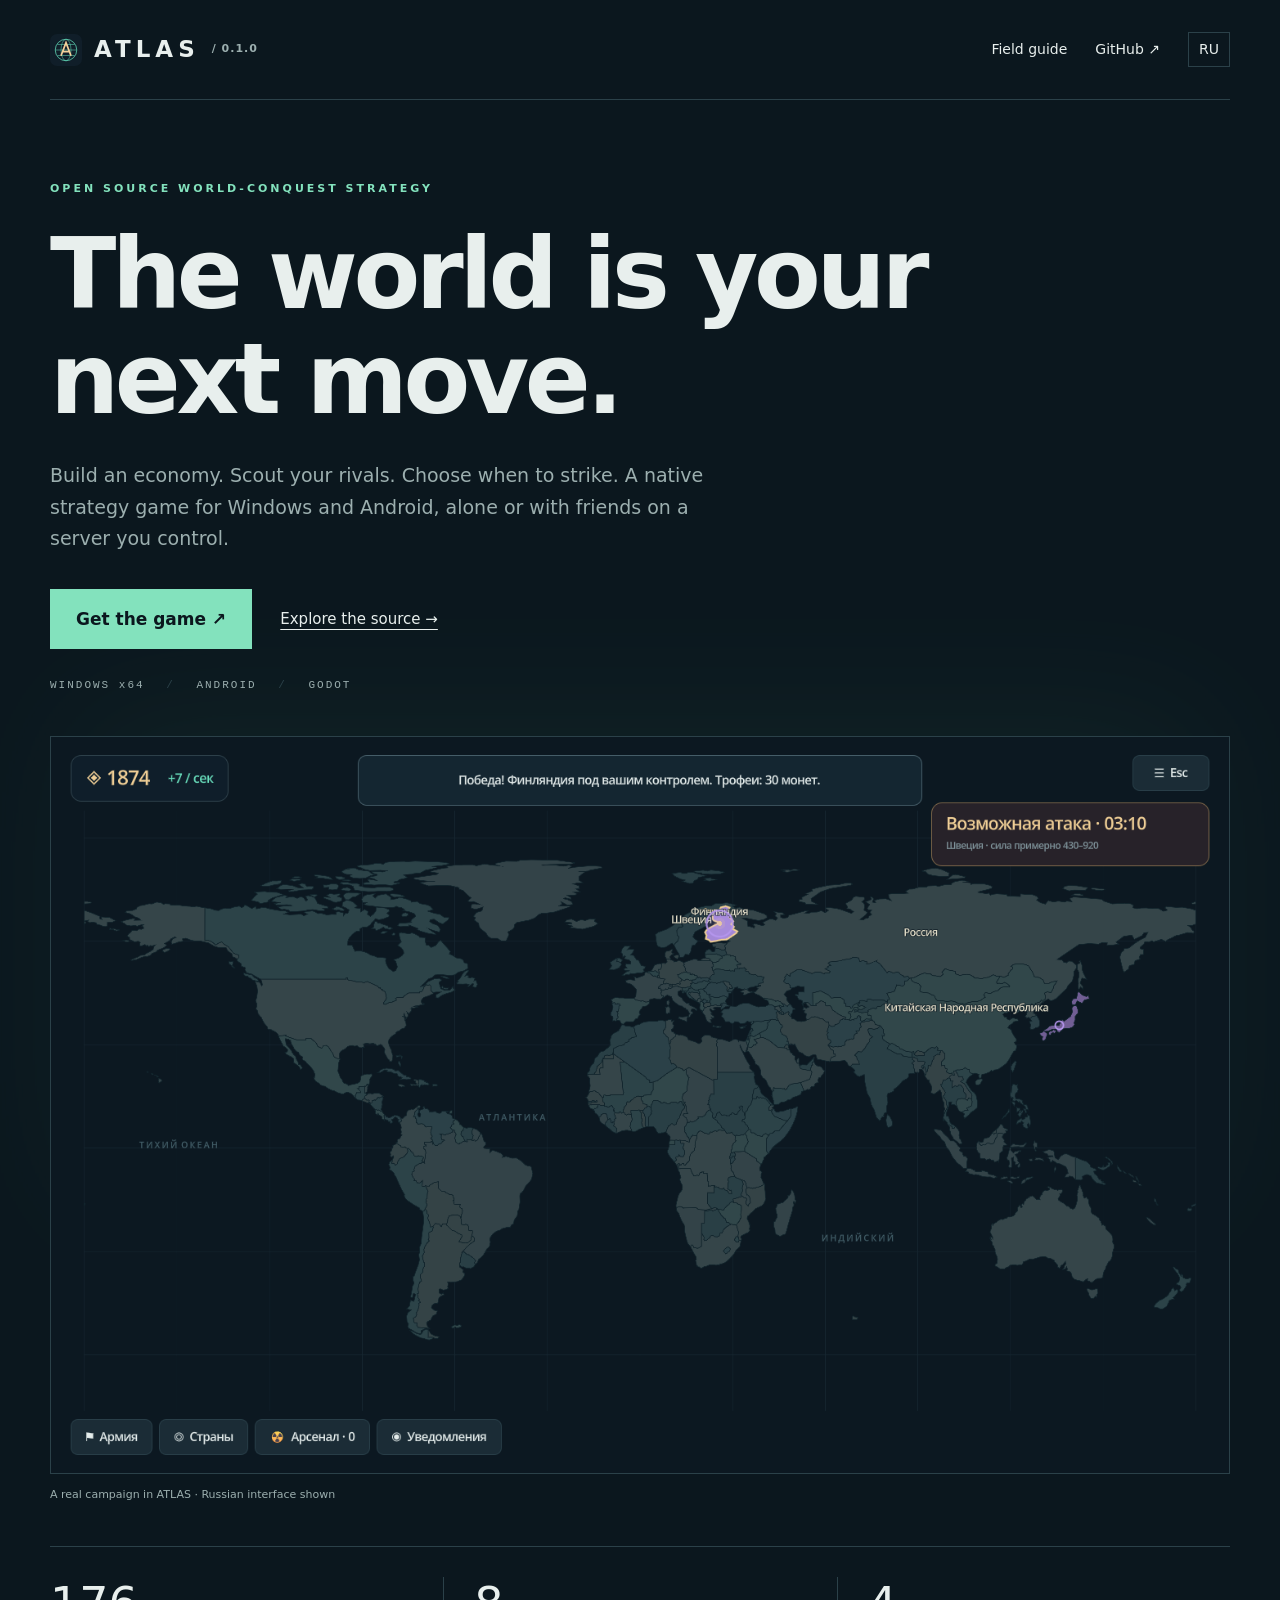
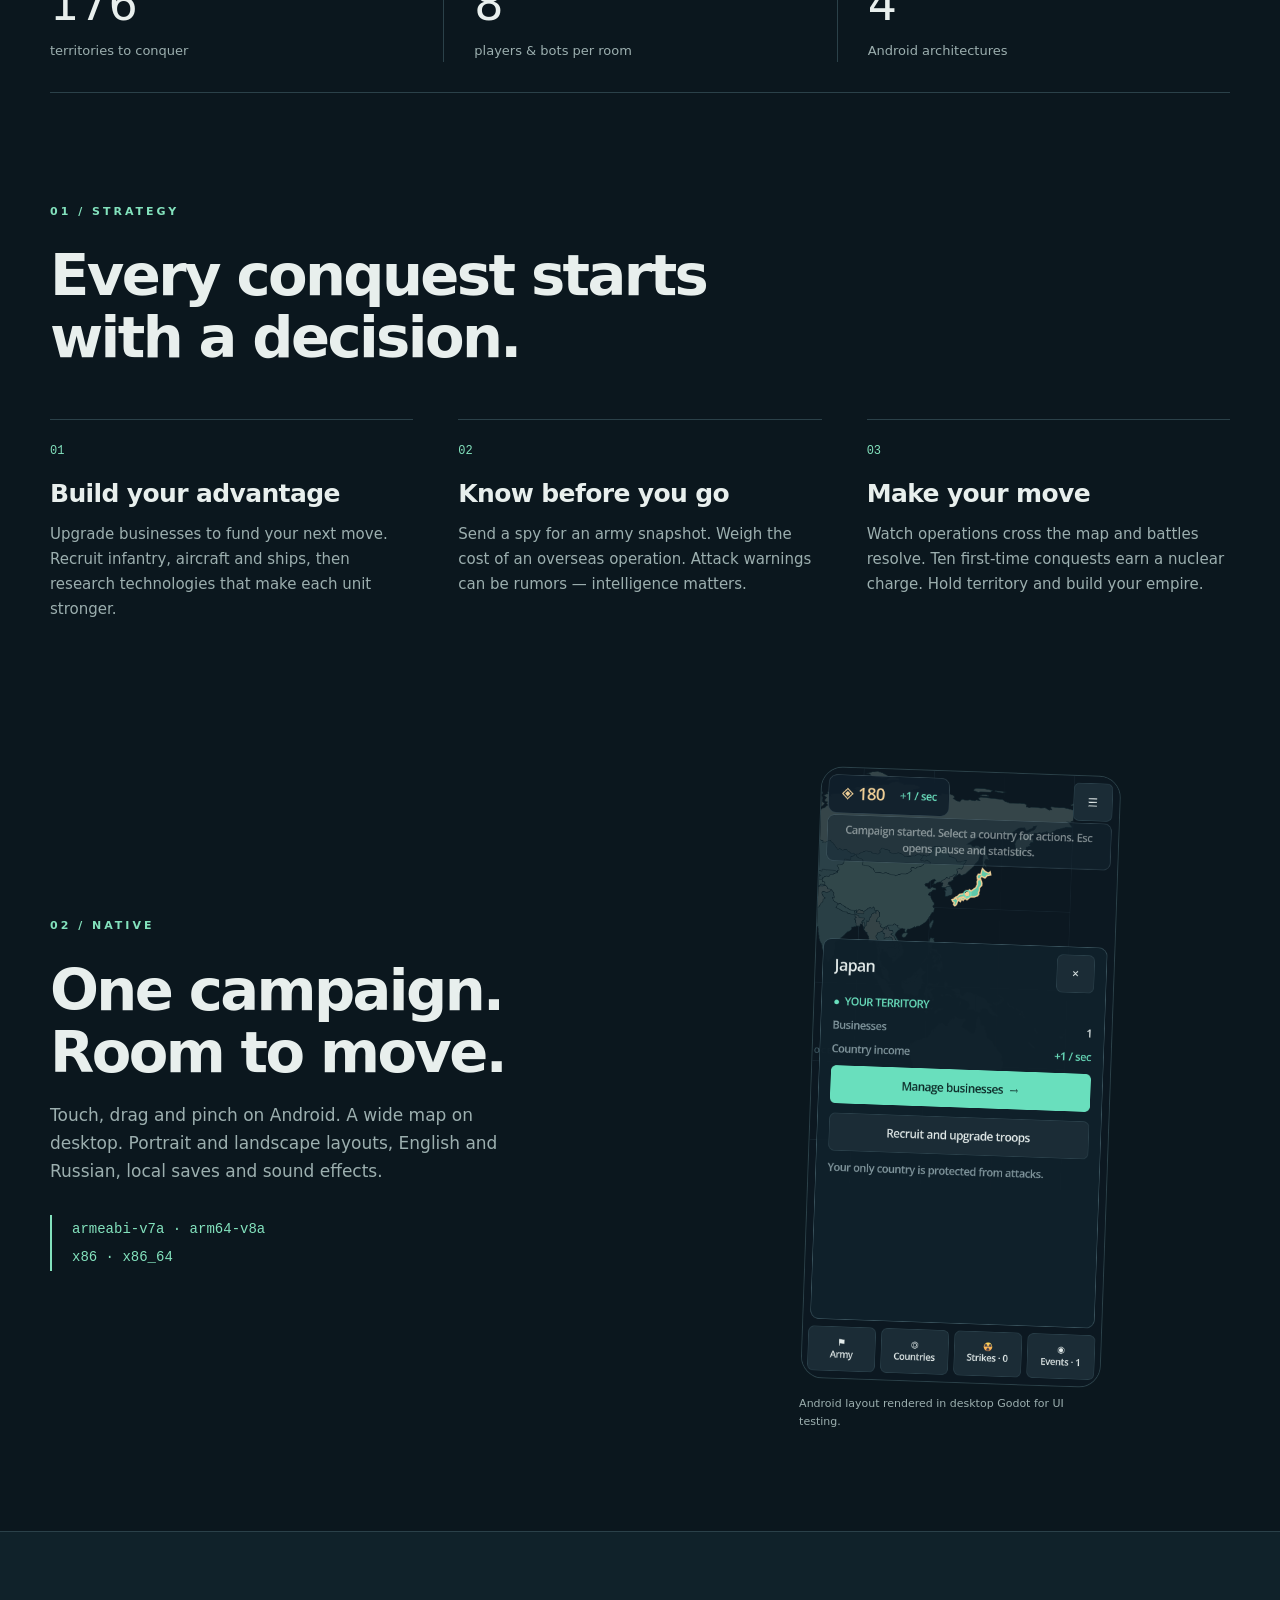
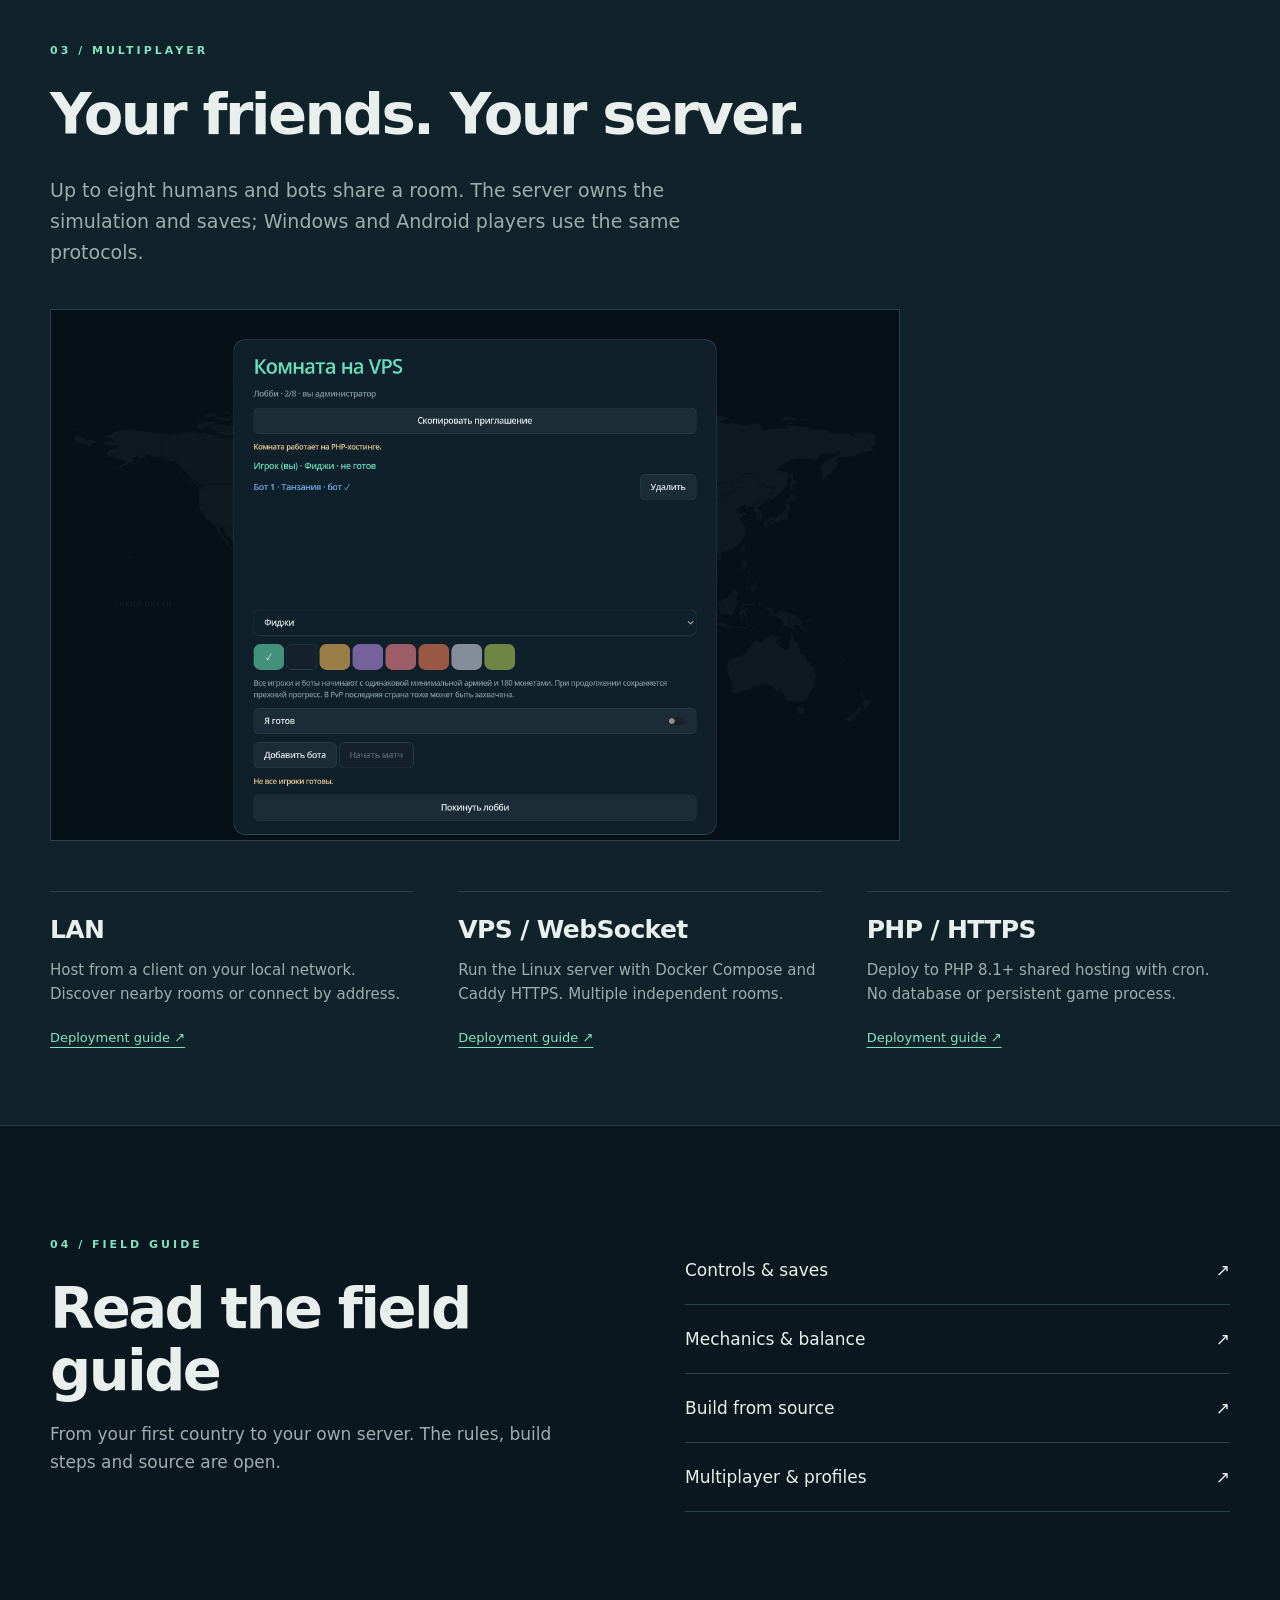
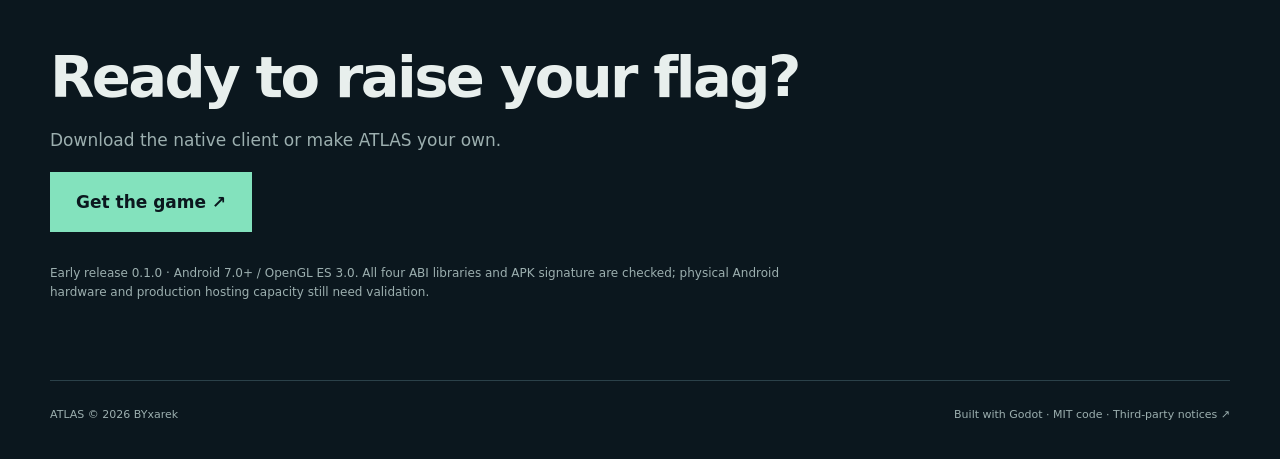
==== website/index.html @ 0b8fbe15 "Publish ATLAS source, universal Android build and bilingual presentation" ====
<!doctype html>
<html lang="en"><head><meta charset="utf-8"><meta name="viewport" content="width=device-width,initial-scale=1"><title>ATLAS — World Domination</title><meta name="description" content="Build an economy. Scout your rivals. Choose when to strike. A native strategy game for Windows and Android, alone or with friends on a server you control."><meta name="theme-color" content="#0b171e"><link rel="icon" href="assets/icon.svg"><link rel="stylesheet" href="style.css"><link rel="alternate" hreflang="ru" href="ru.html"></head>
<body><header class="wrap"><a class="brand" href="index.html"><img src="assets/icon.svg" width="32" height="32" alt="">ATLAS<span> / 0.1.0</span></a><nav aria-label="Navigation"><a href="#guide">Field guide</a><a href="https://github.com/BYxarek/atlas">GitHub ↗</a><a class="language" href="ru.html" lang="ru">RU</a></nav></header>
<main><section class="hero wrap"><p class="eyebrow">OPEN SOURCE WORLD-CONQUEST STRATEGY</p><h1>The world is your next move.</h1><p class="intro">Build an economy. Scout your rivals. Choose when to strike. A native strategy game for Windows and Android, alone or with friends on a server you control.</p><div class="actions"><a class="button" href="https://github.com/BYxarek/atlas/releases/latest">Get the game ↗</a><a class="secondary" href="https://github.com/BYxarek/atlas">Explore the source →</a></div><div class="platforms">WINDOWS x64 <span> / </span> ANDROID <span> / </span> GODOT</div><figure class="world"><img src="assets/world.png" width="1440" height="900" alt="ATLAS campaign map with territories, income and attack warnings"><figcaption>A real campaign in ATLAS · Russian interface shown</figcaption></figure><div class="stats"><div><strong>176</strong><span>territories to conquer</span></div><div><strong>8</strong><span>players & bots per room</span></div><div><strong>4</strong><span>Android architectures</span></div></div></section>
<section class="wrap section"><p class="eyebrow">01 / STRATEGY</p><h2>Every conquest starts with a decision.</h2><div class="columns"><article><span class="number">01</span><h3>Build your advantage</h3><p>Upgrade businesses to fund your next move. Recruit infantry, aircraft and ships, then research technologies that make each unit stronger.</p></article><article><span class="number">02</span><h3>Know before you go</h3><p>Send a spy for an army snapshot. Weigh the cost of an overseas operation. Attack warnings can be rumors — intelligence matters.</p></article><article><span class="number">03</span><h3>Make your move</h3><p>Watch operations cross the map and battles resolve. Ten first-time conquests earn a nuclear charge. Hold territory and build your empire.</p></article></div></section>
<section class="wrap section mobile"><div><p class="eyebrow">02 / NATIVE</p><h2>One campaign. Room to move.</h2><p>Touch, drag and pinch on Android. A wide map on desktop. Portrait and landscape layouts, English and Russian, local saves and sound effects.</p><p class="abi">armeabi-v7a · arm64-v8a<br>x86 · x86_64</p></div><figure><img loading="lazy" src="assets/mobile.png" alt="Compact touch interface with country details"><figcaption>Android layout rendered in desktop Godot for UI testing.</figcaption></figure></section>
<section class="section online"><div class="wrap"><p class="eyebrow">03 / MULTIPLAYER</p><h2>Your friends. Your server.</h2><p class="intro">Up to eight humans and bots share a room. The server owns the simulation and saves; Windows and Android players use the same protocols.</p><figure><img loading="lazy" src="assets/lobby.png" alt="Multiplayer lobby with country selection, players and bots"></figure><div class="columns"><article><h3>LAN</h3><p>Host from a client on your local network. Discover nearby rooms or connect by address.</p><a href="https://github.com/BYxarek/atlas/blob/main/docs/MULTIPLAYER.md">Deployment guide ↗</a></article><article><h3>VPS / WebSocket</h3><p>Run the Linux server with Docker Compose and Caddy HTTPS. Multiple independent rooms.</p><a href="https://github.com/BYxarek/atlas/blob/main/server/README.en.md">Deployment guide ↗</a></article><article><h3>PHP / HTTPS</h3><p>Deploy to PHP 8.1+ shared hosting with cron. No database or persistent game process.</p><a href="https://github.com/BYxarek/atlas/blob/main/hosting/README.en.md">Deployment guide ↗</a></article></div></div></section>
<section class="wrap section docs" id="guide"><div><p class="eyebrow">04 / FIELD GUIDE</p><h2>Read the field guide</h2><p>From your first country to your own server. The rules, build steps and source are open.</p></div><div class="doclinks"><a href="https://github.com/BYxarek/atlas/blob/main/docs/PLAYING.md"><span>Controls & saves</span><span aria-hidden="true">↗</span></a><a href="https://github.com/BYxarek/atlas/blob/main/docs/MECHANICS.md"><span>Mechanics & balance</span><span aria-hidden="true">↗</span></a><a href="https://github.com/BYxarek/atlas/blob/main/docs/BUILDING.md"><span>Build from source</span><span aria-hidden="true">↗</span></a><a href="https://github.com/BYxarek/atlas/blob/main/docs/MULTIPLAYER.md"><span>Multiplayer & profiles</span><span aria-hidden="true">↗</span></a></div></section><section class="wrap section closing"><h2>Ready to raise your flag?</h2><p>Download the native client or make ATLAS your own.</p><a class="button" href="https://github.com/BYxarek/atlas/releases/latest">Get the game ↗</a><p class="limits">Early release 0.1.0 · Android 7.0+ / OpenGL ES 3.0. All four ABI libraries and APK signature are checked; physical Android hardware and production hosting capacity still need validation.</p></section></main><footer class="wrap"><span>ATLAS © 2026 BYxarek</span><a href="https://github.com/BYxarek/atlas/blob/main/LICENSES.md">Built with Godot · MIT code · Third-party notices ↗</a></footer></body></html>
---- website/style.css ----
:root{color-scheme:dark;--bg:#0b171e;--ink:#e8efed;--muted:#9cafaF;--mint:#83e2bd;--line:#2b4149}*{box-sizing:border-box}html{scroll-behavior:smooth;scroll-padding-top:30px}body{margin:0;background:var(--bg);color:var(--ink);font:17px/1.65 system-ui,-apple-system,"Segoe UI",sans-serif}a{color:inherit;text-underline-offset:5px}a:hover{color:var(--mint)}a:focus-visible{outline:3px solid var(--mint);outline-offset:6px}img{display:block;max-width:100%;height:auto}.wrap{width:min(1180px,calc(100% - 64px));margin:auto}header{display:flex;justify-content:space-between;align-items:center;min-height:100px;border-bottom:1px solid var(--line)}.brand{display:flex;align-items:center;gap:12px;letter-spacing:5px;font-weight:800;text-decoration:none;font-size:23px}.brand span{font-size:11px;color:var(--muted);letter-spacing:1px}nav{display:flex;gap:28px;align-items:center;font-size:14px}nav a{text-decoration:none}.language{border:1px solid var(--line);padding:5px 10px}.hero{padding-top:80px}.eyebrow{color:var(--mint);font-size:11px;letter-spacing:3px;font-weight:700;margin:0 0 24px}h1,h2,h3{line-height:1.08;letter-spacing:-.045em;font-weight:650;margin:0}h1{font-size:clamp(52px,7.6vw,100px);max-width:950px}h2{font-size:clamp(34px,4.5vw,58px);max-width:800px}h3{font-size:25px;letter-spacing:-.025em}p{color:var(--muted)}.intro{font-size:19px;max-width:660px;margin:28px 0}.actions{display:flex;align-items:center;gap:28px;margin-top:35px}.button{display:inline-flex;gap:30px;padding:15px 25px;background:var(--mint);color:#0b171e;font-weight:750;text-decoration:none;border:1px solid var(--mint)}.button:hover{background:#b1f5d9;color:#0b171e}.secondary{font-size:15px}.platforms{font:11px/1.5 ui-monospace,monospace;letter-spacing:2px;color:var(--muted);margin:28px 0 42px}.platforms span{margin:0 13px;color:var(--line)}figure{margin:0}figure img{width:100%;border:1px solid var(--line)}figcaption{font-size:11px;color:var(--muted);margin:12px 0 0}.world{position:relative}.world:before{content:"";position:absolute;inset:-22px 30px 40%;background:#38765b;opacity:.12;filter:blur(70px);z-index:-1}.stats{display:grid;grid-template-columns:repeat(3,1fr);margin-top:42px;padding:30px 0;border-block:1px solid var(--line)}.stats div{display:flex;flex-direction:column;padding-left:30px;border-left:1px solid var(--line)}.stats div:first-child{padding-left:0;border:0}.stats strong{font-size:46px;line-height:1.2;font-weight:500}.stats span{font-size:13px;color:var(--muted);margin-top:8px}.section{padding-top:110px;padding-bottom:25px}.columns{display:grid;grid-template-columns:repeat(3,1fr);gap:45px;margin-top:50px}.columns article{border-top:1px solid var(--line);padding-top:24px}.columns p{font-size:15px}.number{display:block;color:var(--mint);font:12px ui-monospace,monospace;margin-bottom:22px}.mobile{display:grid;grid-template-columns:1fr 1fr;gap:100px;align-items:center;padding-bottom:100px}.mobile p{max-width:480px}.mobile figure{max-width:300px;justify-self:center;transform:rotate(2deg)}.mobile figure img{border-radius:22px}.mobile figcaption{transform:rotate(-2deg)}.abi{color:var(--mint);font:14px/2 ui-monospace,monospace;border-left:2px solid var(--mint);padding-left:20px;margin-top:30px}.online{background:#10222a;padding-bottom:75px;border-block:1px solid var(--line)}.online figure{max-width:850px;margin-top:40px}.online .columns a{font-size:13px;color:var(--mint)}.docs{display:grid;grid-template-columns:1fr 1fr;gap:90px}.doclinks a{display:flex;justify-content:space-between;text-decoration:none;border-bottom:1px solid var(--line);padding:20px 0}.closing{padding-bottom:65px}.closing .limits{max-width:750px;font-size:12px;margin-top:32px}footer{border-top:1px solid var(--line);padding:25px 0 35px;display:flex;justify-content:space-between;gap:20px;color:var(--muted);font-size:11px}footer a{text-decoration:none}@media(max-width:700px){.wrap{width:calc(100% - 36px)}header{min-height:80px}.brand{font-size:18px;gap:7px;letter-spacing:3px}.brand span{display:none}nav{gap:15px;font-size:12px}nav a:first-child{display:none}.hero{padding-top:50px}h1{font-size:52px}.intro{font-size:17px}.eyebrow{font-size:9px;letter-spacing:2px}.actions{gap:20px;align-items:flex-start;flex-direction:column}.platforms{font-size:9px;letter-spacing:1px}.platforms span{margin:0 7px}.stats{gap:12px}.stats div{padding-left:12px}.stats strong{font-size:36px}.stats span{font-size:11px}.section{padding-top:65px}.columns{grid-template-columns:1fr;gap:25px;margin-top:32px}.mobile{grid-template-columns:1fr;gap:30px;padding-bottom:60px}.mobile figure{max-width:270px}.docs{grid-template-columns:1fr;gap:15px}.online{padding-bottom:45px}footer{flex-direction:column;gap:8px}}@media(prefers-reduced-motion:reduce){html{scroll-behavior:auto}}
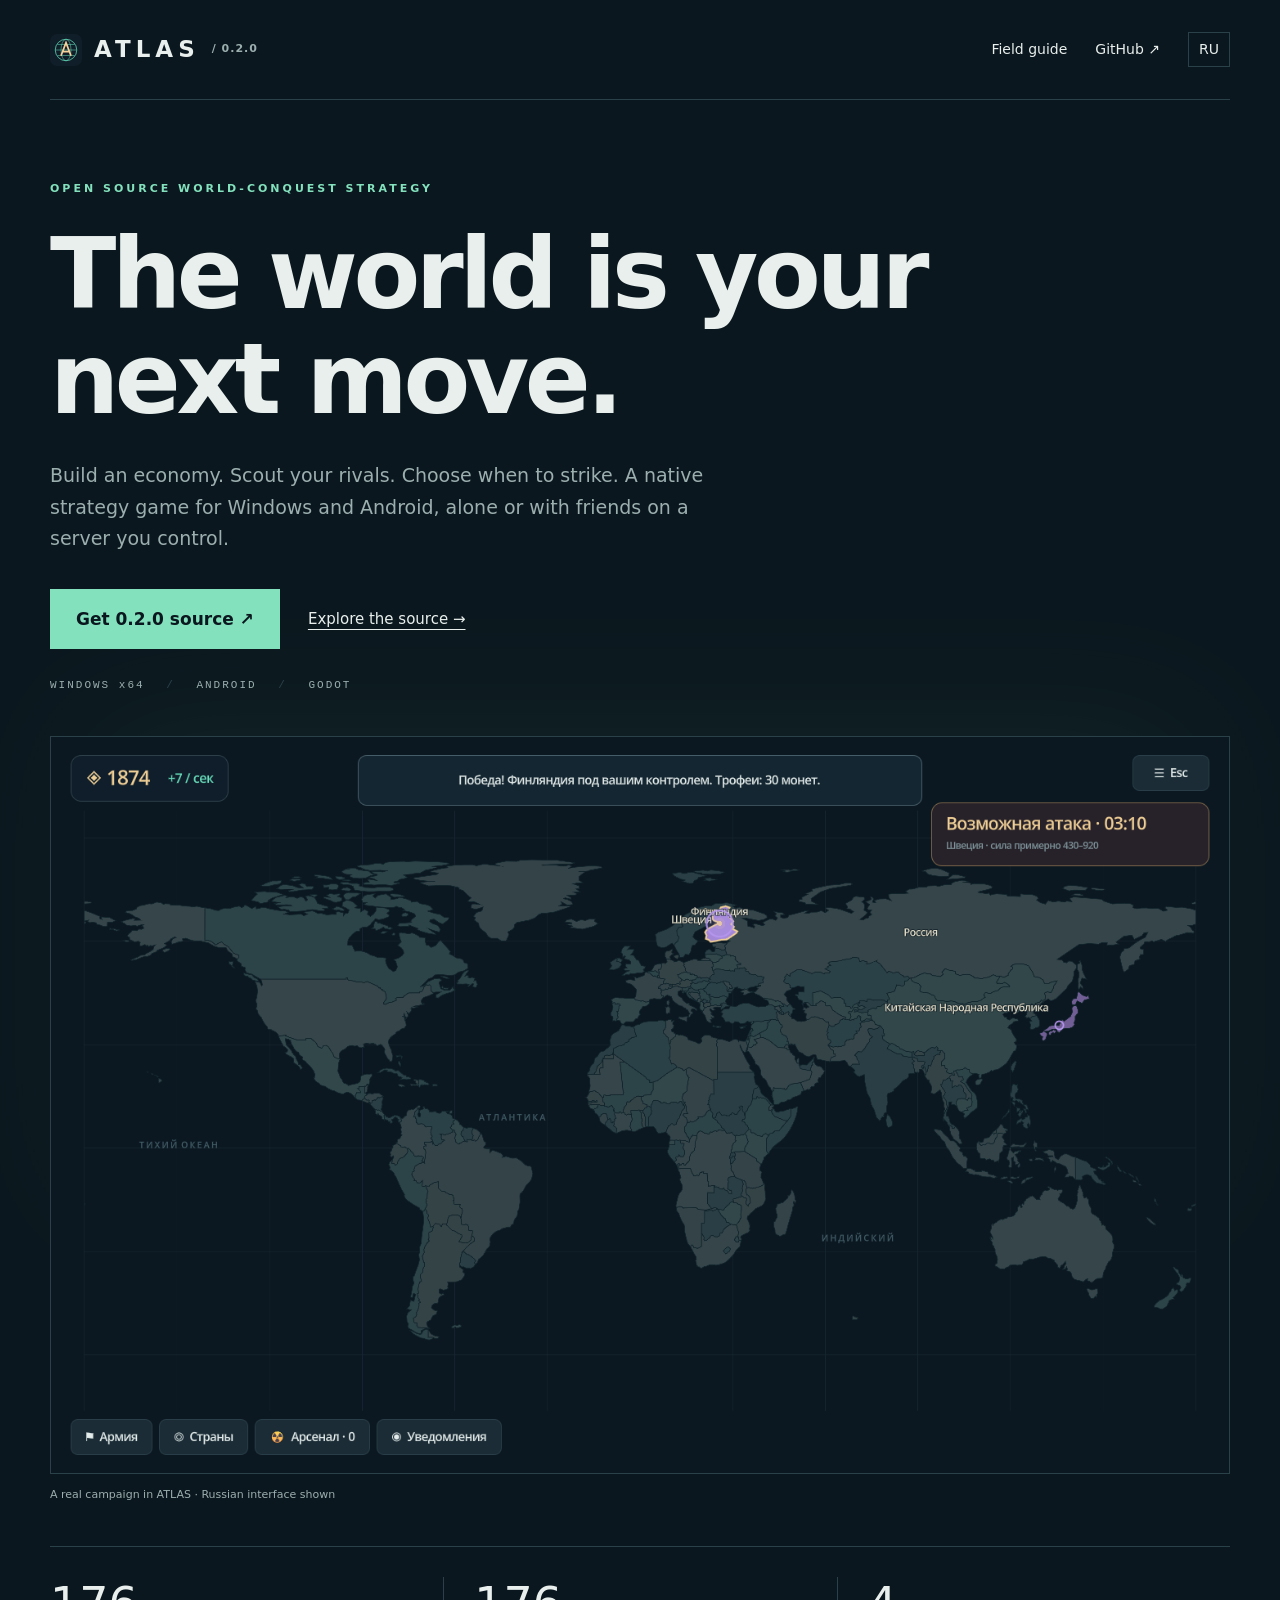
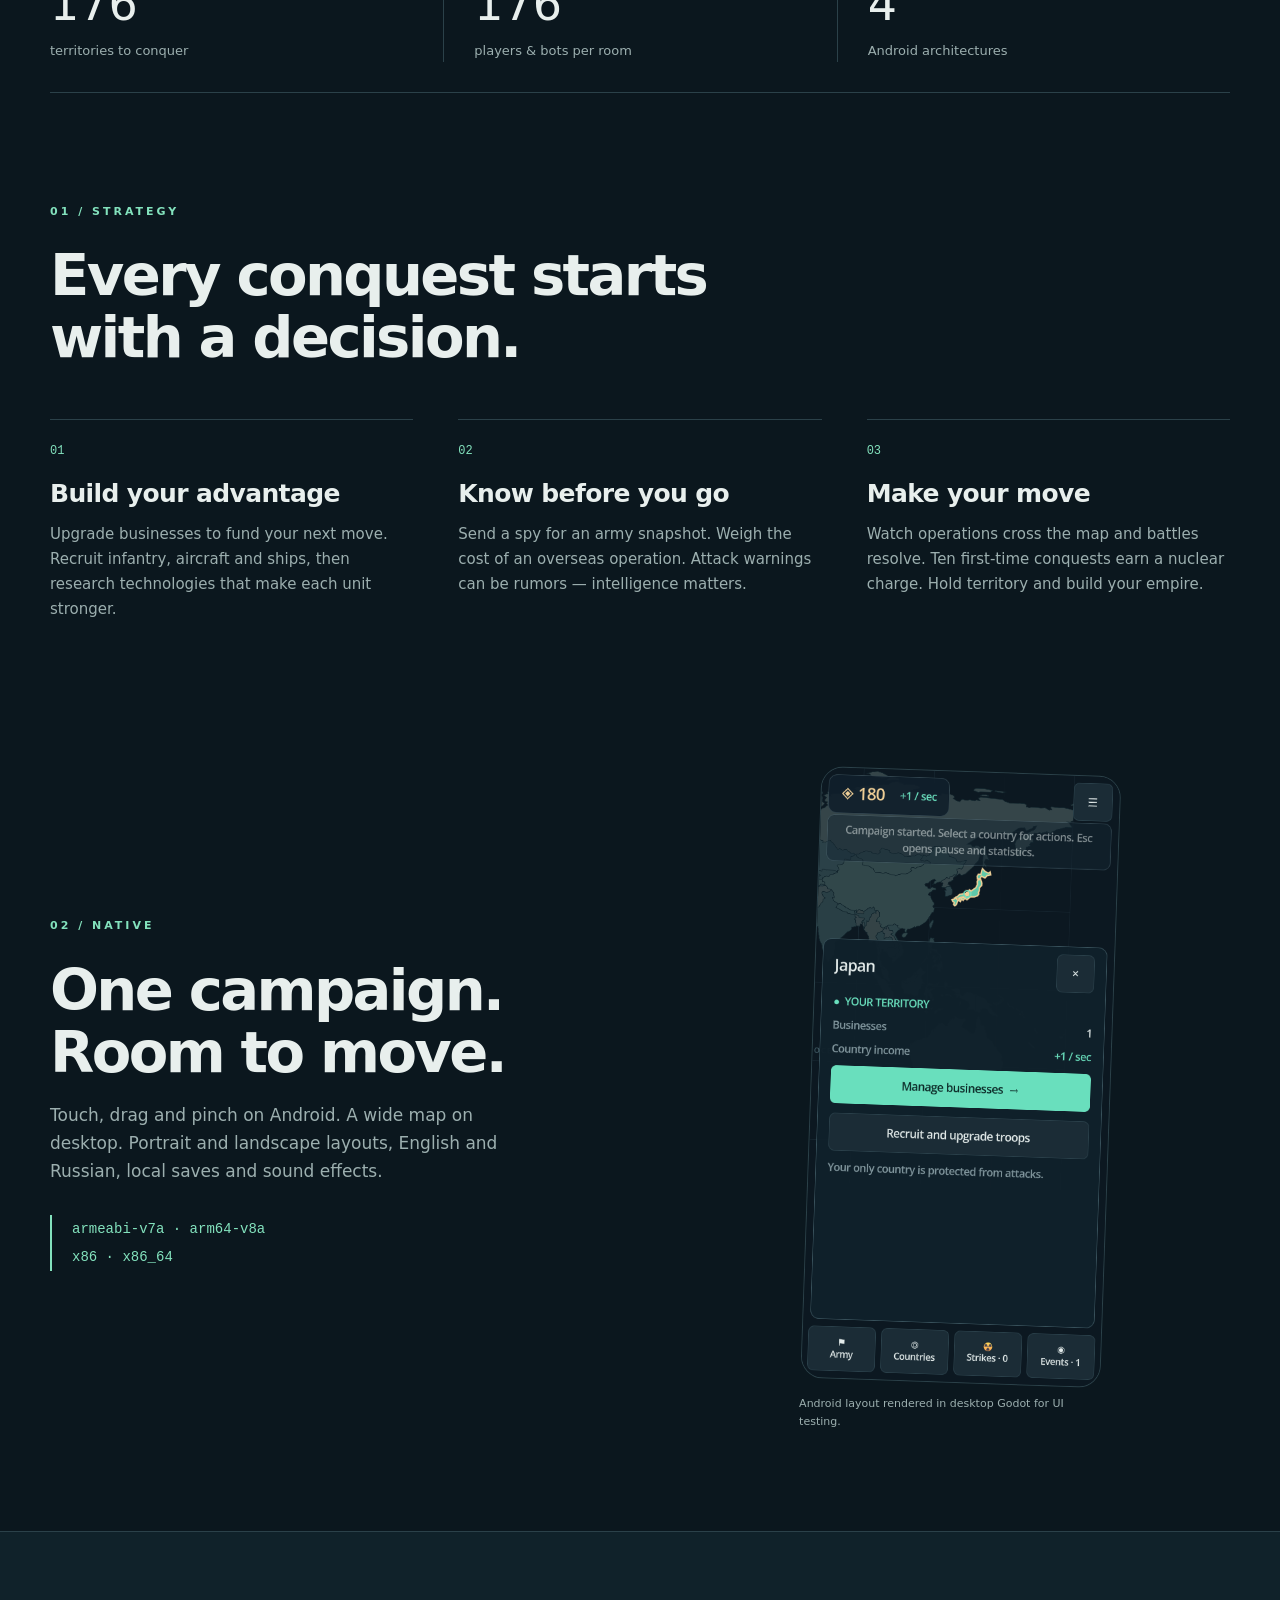
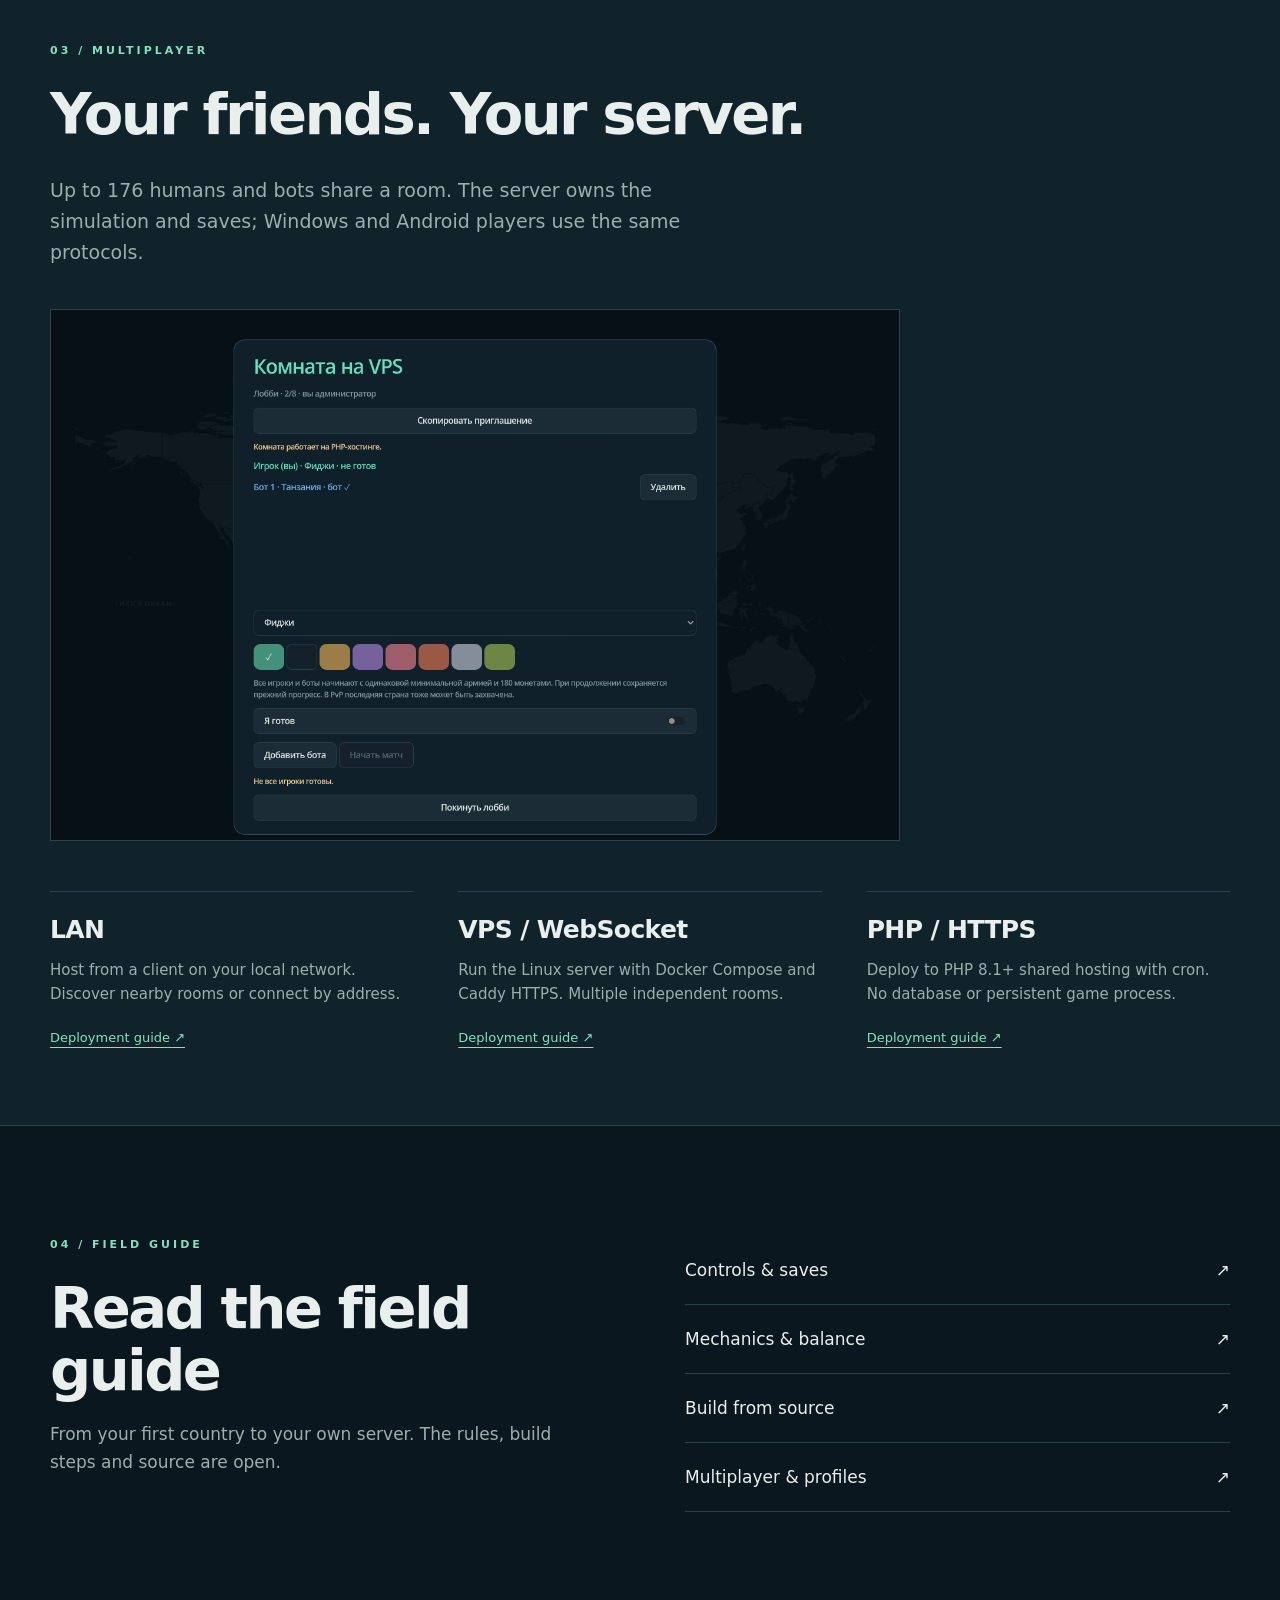
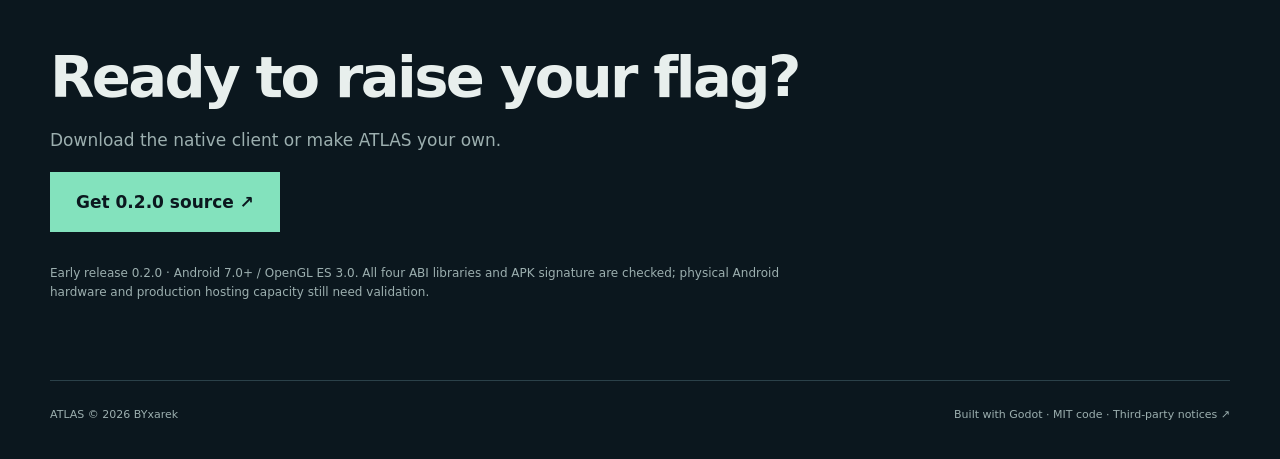
==== commit facffee4: "Release ATLAS 0.2.0: battle reports, session bot strategies and reliability checks" ====
--- a/website/index.html
+++ b/website/index.html
@@ -1,8 +1,8 @@
 <!doctype html>
 <html lang="en"><head><meta charset="utf-8"><meta name="viewport" content="width=device-width,initial-scale=1"><title>ATLAS — World Domination</title><meta name="description" content="Build an economy. Scout your rivals. Choose when to strike. A native strategy game for Windows and Android, alone or with friends on a server you control."><meta name="theme-color" content="#0b171e"><link rel="icon" href="assets/icon.svg"><link rel="stylesheet" href="style.css"><link rel="alternate" hreflang="ru" href="ru.html"></head>
-<body><header class="wrap"><a class="brand" href="index.html"><img src="assets/icon.svg" width="32" height="32" alt="">ATLAS<span> / 0.1.0</span></a><nav aria-label="Navigation"><a href="#guide">Field guide</a><a href="https://github.com/BYxarek/atlas">GitHub ↗</a><a class="language" href="ru.html" lang="ru">RU</a></nav></header>
-<main><section class="hero wrap"><p class="eyebrow">OPEN SOURCE WORLD-CONQUEST STRATEGY</p><h1>The world is your next move.</h1><p class="intro">Build an economy. Scout your rivals. Choose when to strike. A native strategy game for Windows and Android, alone or with friends on a server you control.</p><div class="actions"><a class="button" href="https://github.com/BYxarek/atlas/releases/latest">Get the game ↗</a><a class="secondary" href="https://github.com/BYxarek/atlas">Explore the source →</a></div><div class="platforms">WINDOWS x64 <span> / </span> ANDROID <span> / </span> GODOT</div><figure class="world"><img src="assets/world.png" width="1440" height="900" alt="ATLAS campaign map with territories, income and attack warnings"><figcaption>A real campaign in ATLAS · Russian interface shown</figcaption></figure><div class="stats"><div><strong>176</strong><span>territories to conquer</span></div><div><strong>8</strong><span>players & bots per room</span></div><div><strong>4</strong><span>Android architectures</span></div></div></section>
+<body><header class="wrap"><a class="brand" href="index.html"><img src="assets/icon.svg" width="32" height="32" alt="">ATLAS<span> / 0.2.0</span></a><nav aria-label="Navigation"><a href="#guide">Field guide</a><a href="https://github.com/BYxarek/atlas">GitHub ↗</a><a class="language" href="ru.html" lang="ru">RU</a></nav></header>
+<main><section class="hero wrap"><p class="eyebrow">OPEN SOURCE WORLD-CONQUEST STRATEGY</p><h1>The world is your next move.</h1><p class="intro">Build an economy. Scout your rivals. Choose when to strike. A native strategy game for Windows and Android, alone or with friends on a server you control.</p><div class="actions"><a class="button" href="https://github.com/BYxarek/atlas/releases/latest">Get 0.2.0 source ↗</a><a class="secondary" href="https://github.com/BYxarek/atlas">Explore the source →</a></div><div class="platforms">WINDOWS x64 <span> / </span> ANDROID <span> / </span> GODOT</div><figure class="world"><img src="assets/world.png" width="1440" height="900" alt="ATLAS campaign map with territories, income and attack warnings"><figcaption>A real campaign in ATLAS · Russian interface shown</figcaption></figure><div class="stats"><div><strong>176</strong><span>territories to conquer</span></div><div><strong>176</strong><span>players & bots per room</span></div><div><strong>4</strong><span>Android architectures</span></div></div></section>
 <section class="wrap section"><p class="eyebrow">01 / STRATEGY</p><h2>Every conquest starts with a decision.</h2><div class="columns"><article><span class="number">01</span><h3>Build your advantage</h3><p>Upgrade businesses to fund your next move. Recruit infantry, aircraft and ships, then research technologies that make each unit stronger.</p></article><article><span class="number">02</span><h3>Know before you go</h3><p>Send a spy for an army snapshot. Weigh the cost of an overseas operation. Attack warnings can be rumors — intelligence matters.</p></article><article><span class="number">03</span><h3>Make your move</h3><p>Watch operations cross the map and battles resolve. Ten first-time conquests earn a nuclear charge. Hold territory and build your empire.</p></article></div></section>
 <section class="wrap section mobile"><div><p class="eyebrow">02 / NATIVE</p><h2>One campaign. Room to move.</h2><p>Touch, drag and pinch on Android. A wide map on desktop. Portrait and landscape layouts, English and Russian, local saves and sound effects.</p><p class="abi">armeabi-v7a · arm64-v8a<br>x86 · x86_64</p></div><figure><img loading="lazy" src="assets/mobile.png" alt="Compact touch interface with country details"><figcaption>Android layout rendered in desktop Godot for UI testing.</figcaption></figure></section>
-<section class="section online"><div class="wrap"><p class="eyebrow">03 / MULTIPLAYER</p><h2>Your friends. Your server.</h2><p class="intro">Up to eight humans and bots share a room. The server owns the simulation and saves; Windows and Android players use the same protocols.</p><figure><img loading="lazy" src="assets/lobby.png" alt="Multiplayer lobby with country selection, players and bots"></figure><div class="columns"><article><h3>LAN</h3><p>Host from a client on your local network. Discover nearby rooms or connect by address.</p><a href="https://github.com/BYxarek/atlas/blob/main/docs/MULTIPLAYER.md">Deployment guide ↗</a></article><article><h3>VPS / WebSocket</h3><p>Run the Linux server with Docker Compose and Caddy HTTPS. Multiple independent rooms.</p><a href="https://github.com/BYxarek/atlas/blob/main/server/README.en.md">Deployment guide ↗</a></article><article><h3>PHP / HTTPS</h3><p>Deploy to PHP 8.1+ shared hosting with cron. No database or persistent game process.</p><a href="https://github.com/BYxarek/atlas/blob/main/hosting/README.en.md">Deployment guide ↗</a></article></div></div></section>
-<section class="wrap section docs" id="guide"><div><p class="eyebrow">04 / FIELD GUIDE</p><h2>Read the field guide</h2><p>From your first country to your own server. The rules, build steps and source are open.</p></div><div class="doclinks"><a href="https://github.com/BYxarek/atlas/blob/main/docs/PLAYING.md"><span>Controls & saves</span><span aria-hidden="true">↗</span></a><a href="https://github.com/BYxarek/atlas/blob/main/docs/MECHANICS.md"><span>Mechanics & balance</span><span aria-hidden="true">↗</span></a><a href="https://github.com/BYxarek/atlas/blob/main/docs/BUILDING.md"><span>Build from source</span><span aria-hidden="true">↗</span></a><a href="https://github.com/BYxarek/atlas/blob/main/docs/MULTIPLAYER.md"><span>Multiplayer & profiles</span><span aria-hidden="true">↗</span></a></div></section><section class="wrap section closing"><h2>Ready to raise your flag?</h2><p>Download the native client or make ATLAS your own.</p><a class="button" href="https://github.com/BYxarek/atlas/releases/latest">Get the game ↗</a><p class="limits">Early release 0.1.0 · Android 7.0+ / OpenGL ES 3.0. All four ABI libraries and APK signature are checked; physical Android hardware and production hosting capacity still need validation.</p></section></main><footer class="wrap"><span>ATLAS © 2026 BYxarek</span><a href="https://github.com/BYxarek/atlas/blob/main/LICENSES.md">Built with Godot · MIT code · Third-party notices ↗</a></footer></body></html>+<section class="section online"><div class="wrap"><p class="eyebrow">03 / MULTIPLAYER</p><h2>Your friends. Your server.</h2><p class="intro">Up to 176 humans and bots share a room. The server owns the simulation and saves; Windows and Android players use the same protocols.</p><figure><img loading="lazy" src="assets/lobby.png" alt="Multiplayer lobby with country selection, players and bots"></figure><div class="columns"><article><h3>LAN</h3><p>Host from a client on your local network. Discover nearby rooms or connect by address.</p><a href="https://github.com/BYxarek/atlas/blob/main/docs/MULTIPLAYER.md">Deployment guide ↗</a></article><article><h3>VPS / WebSocket</h3><p>Run the Linux server with Docker Compose and Caddy HTTPS. Multiple independent rooms.</p><a href="https://github.com/BYxarek/atlas/blob/main/server/README.en.md">Deployment guide ↗</a></article><article><h3>PHP / HTTPS</h3><p>Deploy to PHP 8.1+ shared hosting with cron. No database or persistent game process.</p><a href="https://github.com/BYxarek/atlas/blob/main/hosting/README.en.md">Deployment guide ↗</a></article></div></div></section>
+<section class="wrap section docs" id="guide"><div><p class="eyebrow">04 / FIELD GUIDE</p><h2>Read the field guide</h2><p>From your first country to your own server. The rules, build steps and source are open.</p></div><div class="doclinks"><a href="https://github.com/BYxarek/atlas/blob/main/docs/PLAYING.md"><span>Controls & saves</span><span aria-hidden="true">↗</span></a><a href="https://github.com/BYxarek/atlas/blob/main/docs/MECHANICS.md"><span>Mechanics & balance</span><span aria-hidden="true">↗</span></a><a href="https://github.com/BYxarek/atlas/blob/main/docs/BUILDING.md"><span>Build from source</span><span aria-hidden="true">↗</span></a><a href="https://github.com/BYxarek/atlas/blob/main/docs/MULTIPLAYER.md"><span>Multiplayer & profiles</span><span aria-hidden="true">↗</span></a></div></section><section class="wrap section closing"><h2>Ready to raise your flag?</h2><p>Download the native client or make ATLAS your own.</p><a class="button" href="https://github.com/BYxarek/atlas/releases/latest">Get 0.2.0 source ↗</a><p class="limits">Early release 0.2.0 · Android 7.0+ / OpenGL ES 3.0. All four ABI libraries and APK signature are checked; physical Android hardware and production hosting capacity still need validation.</p></section></main><footer class="wrap"><span>ATLAS © 2026 BYxarek</span><a href="https://github.com/BYxarek/atlas/blob/main/LICENSES.md">Built with Godot · MIT code · Third-party notices ↗</a></footer></body></html>
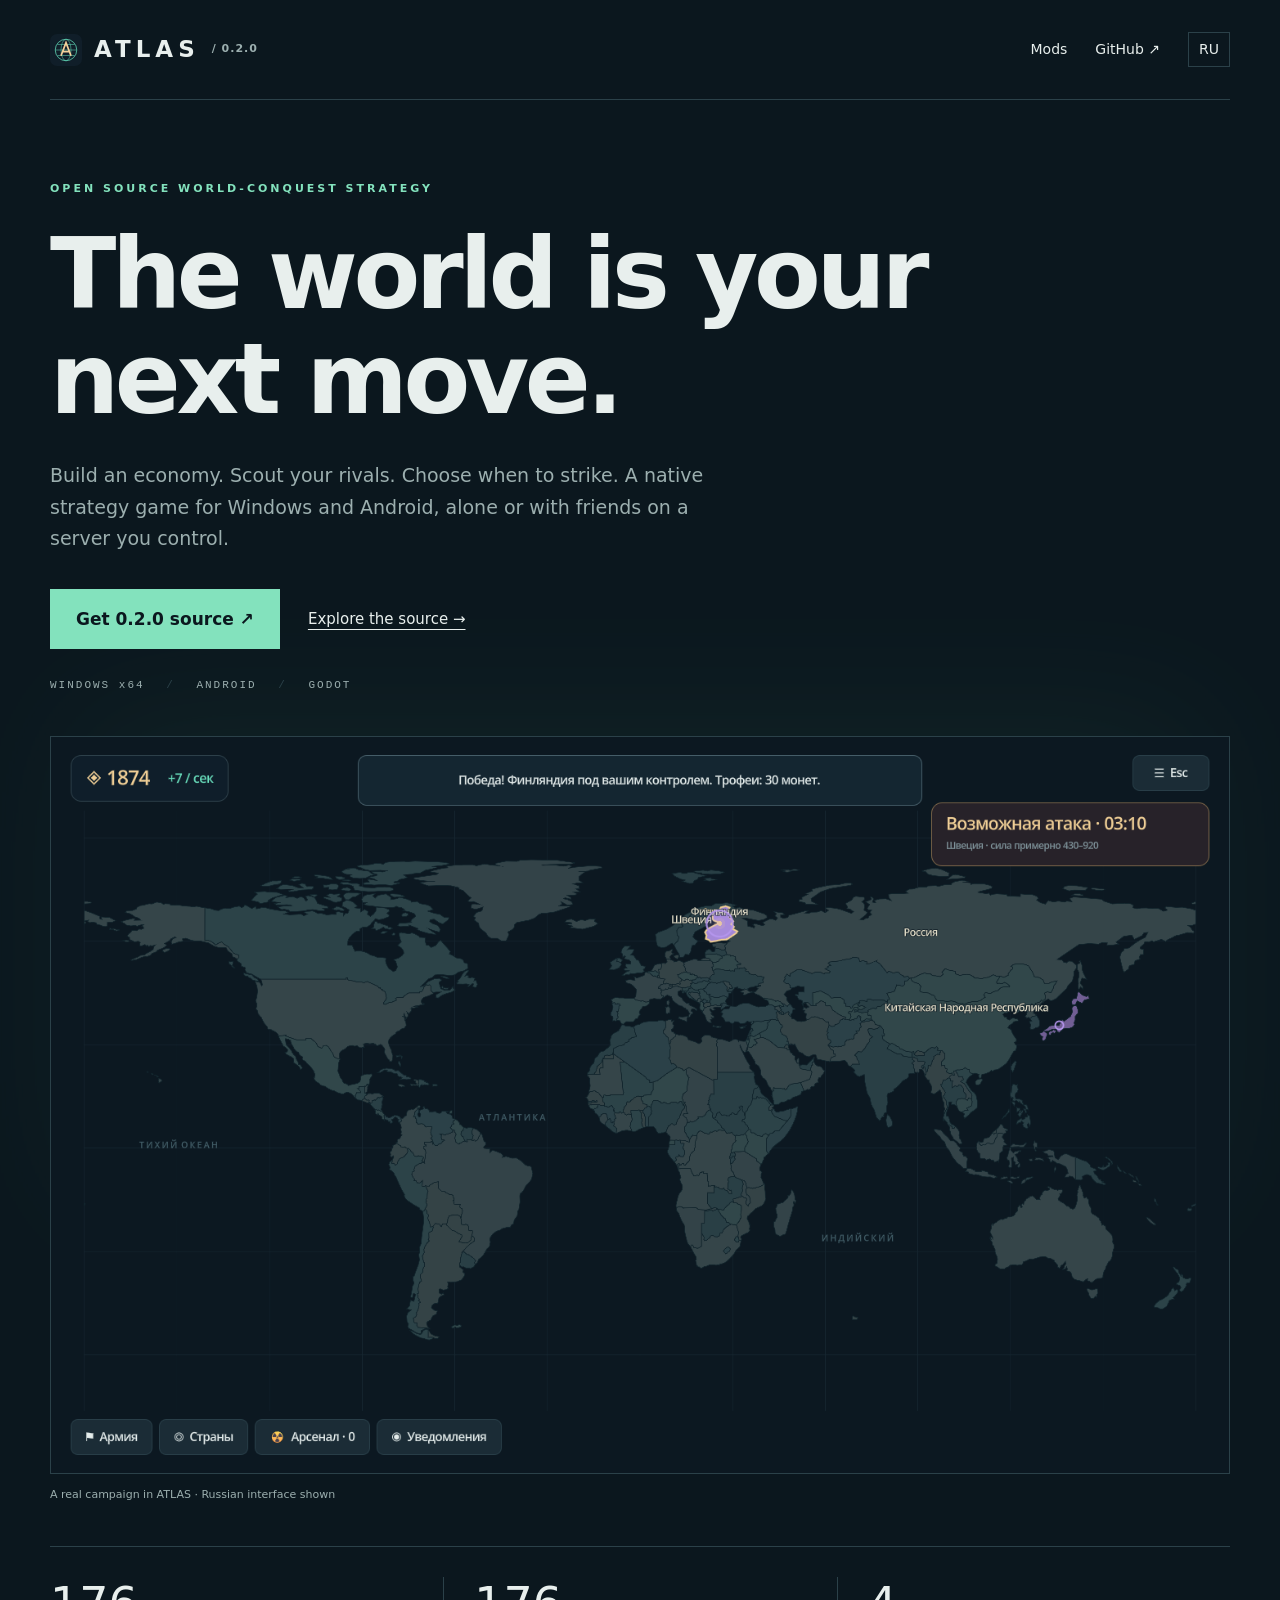
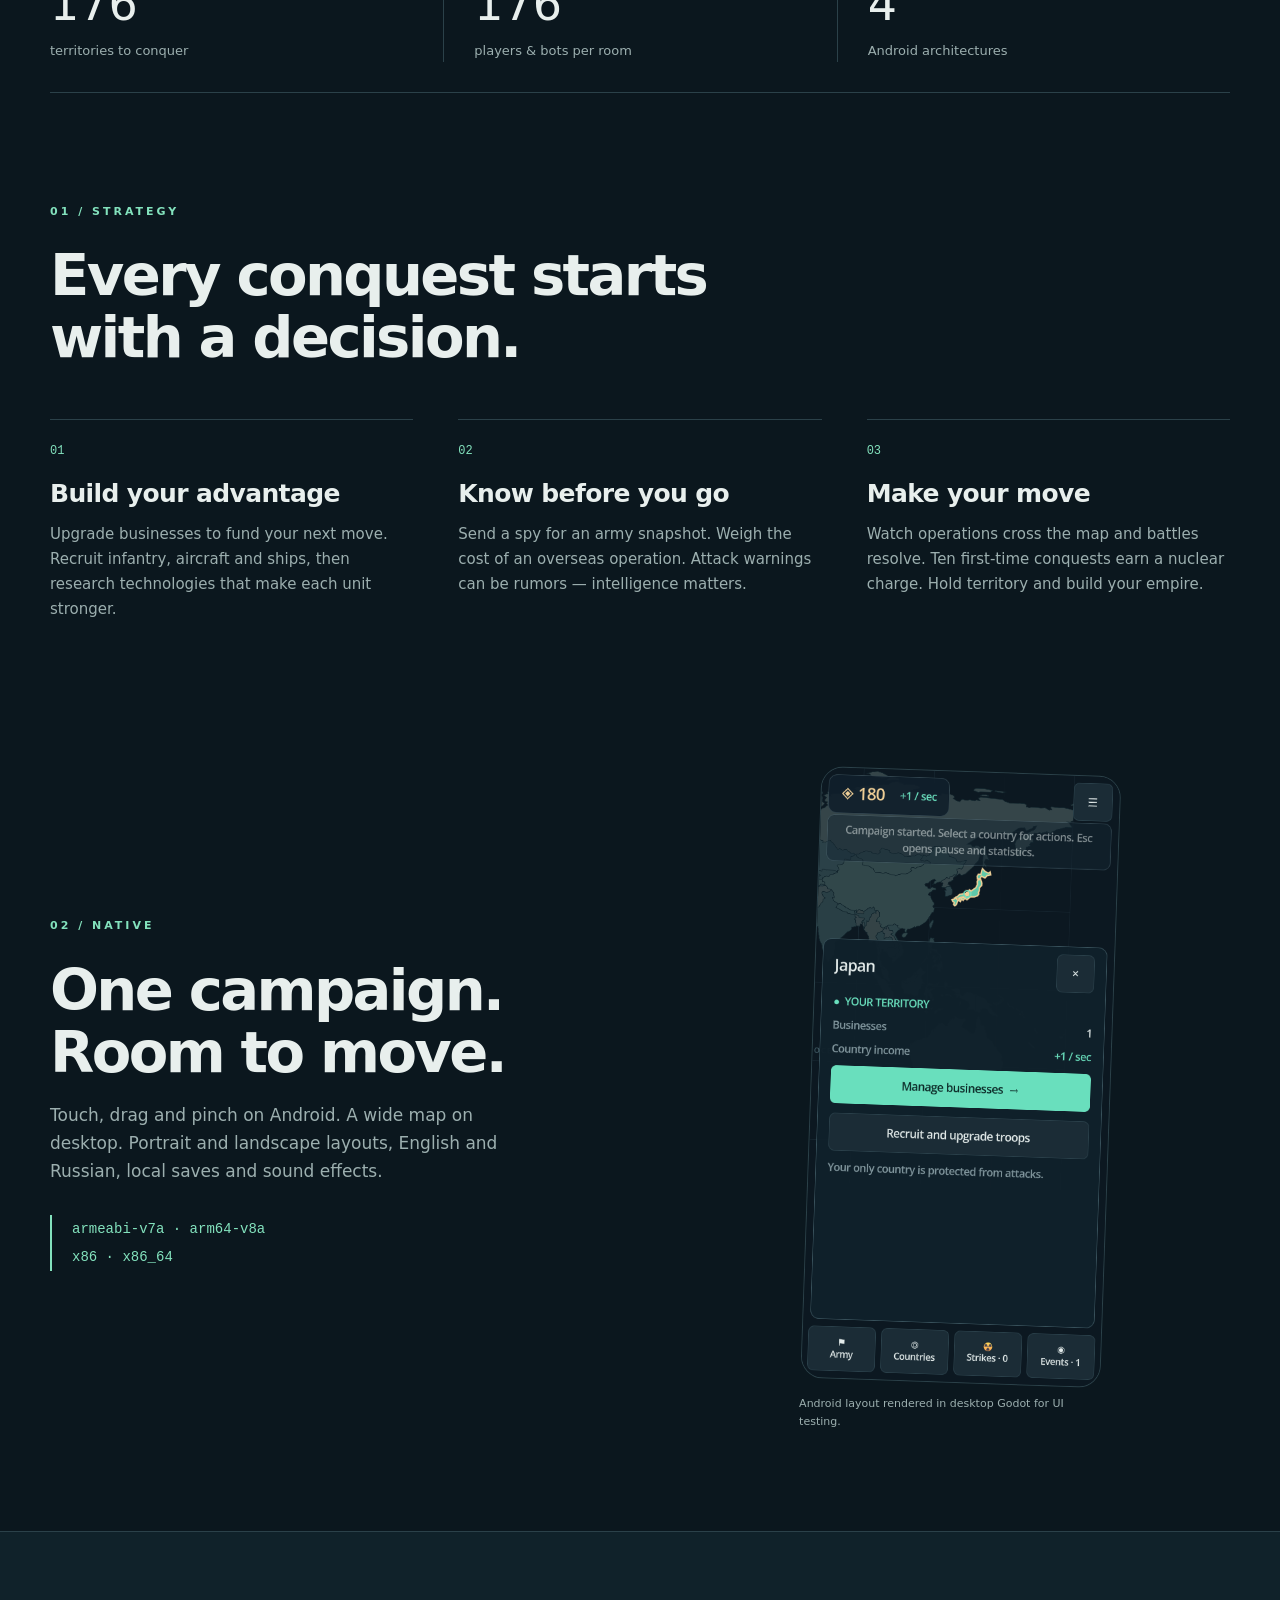
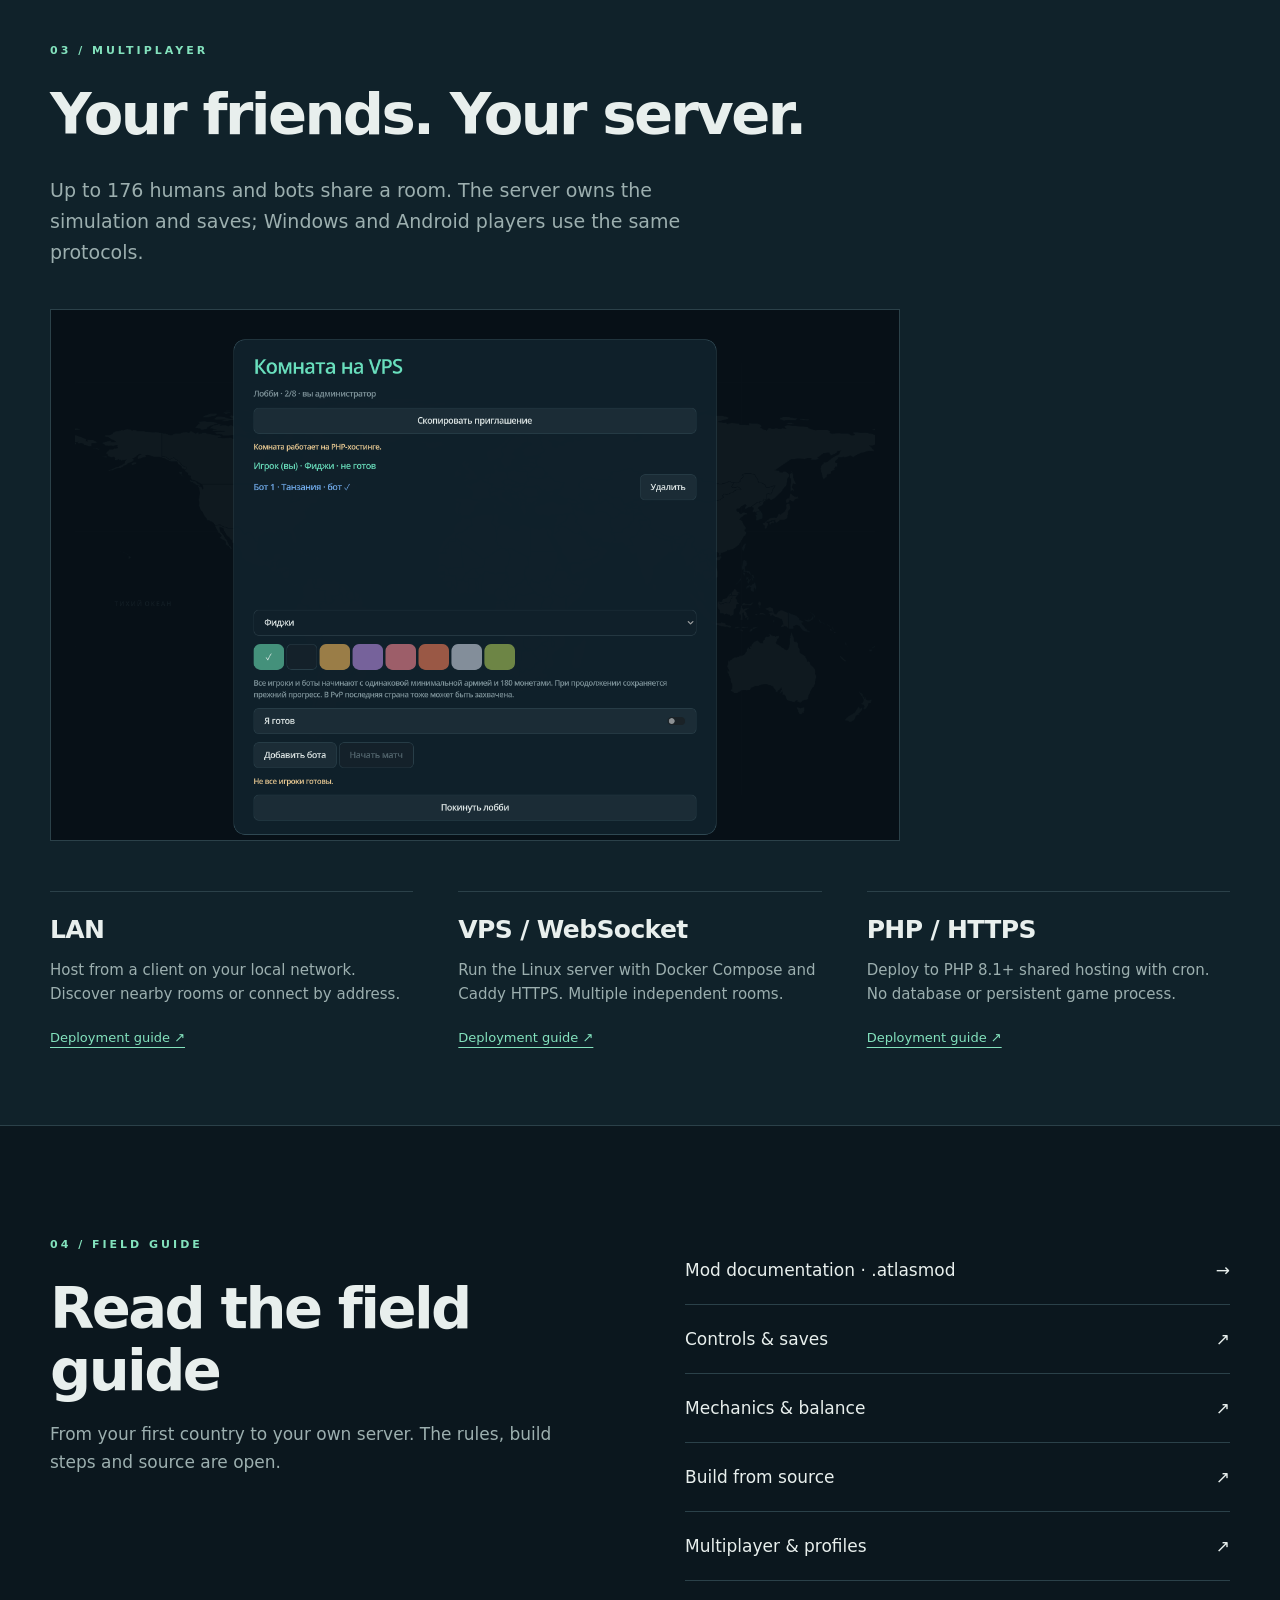
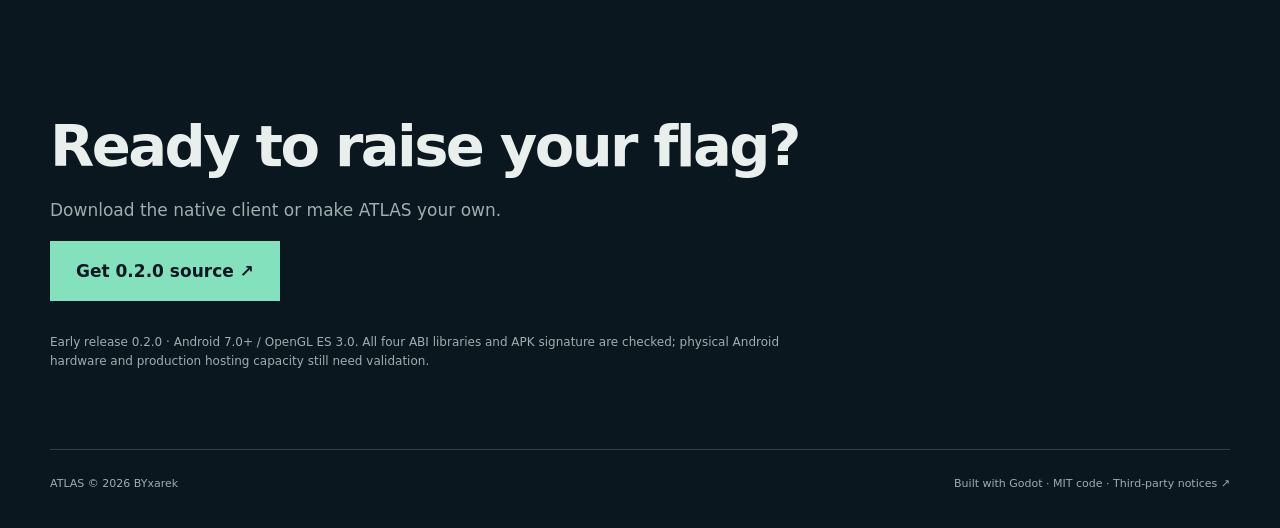
==== commit a79b2754: "Add complete bilingual mod documentation and standalone SDK" ====
--- a/website/index.html
+++ b/website/index.html
@@ -1,8 +1,8 @@
 <!doctype html>
 <html lang="en"><head><meta charset="utf-8"><meta name="viewport" content="width=device-width,initial-scale=1"><title>ATLAS — World Domination</title><meta name="description" content="Build an economy. Scout your rivals. Choose when to strike. A native strategy game for Windows and Android, alone or with friends on a server you control."><meta name="theme-color" content="#0b171e"><link rel="icon" href="assets/icon.svg"><link rel="stylesheet" href="style.css"><link rel="alternate" hreflang="ru" href="ru.html"></head>
-<body><header class="wrap"><a class="brand" href="index.html"><img src="assets/icon.svg" width="32" height="32" alt="">ATLAS<span> / 0.2.0</span></a><nav aria-label="Navigation"><a href="#guide">Field guide</a><a href="https://github.com/BYxarek/atlas">GitHub ↗</a><a class="language" href="ru.html" lang="ru">RU</a></nav></header>
+<body><header class="wrap"><a class="brand" href="index.html"><img src="assets/icon.svg" width="32" height="32" alt="">ATLAS<span> / 0.2.0</span></a><nav aria-label="Navigation"><a class="mod-guide" href="mods.html">Mods</a><a href="https://github.com/BYxarek/atlas">GitHub ↗</a><a class="language" href="ru.html" lang="ru">RU</a></nav></header>
 <main><section class="hero wrap"><p class="eyebrow">OPEN SOURCE WORLD-CONQUEST STRATEGY</p><h1>The world is your next move.</h1><p class="intro">Build an economy. Scout your rivals. Choose when to strike. A native strategy game for Windows and Android, alone or with friends on a server you control.</p><div class="actions"><a class="button" href="https://github.com/BYxarek/atlas/releases/latest">Get 0.2.0 source ↗</a><a class="secondary" href="https://github.com/BYxarek/atlas">Explore the source →</a></div><div class="platforms">WINDOWS x64 <span> / </span> ANDROID <span> / </span> GODOT</div><figure class="world"><img src="assets/world.png" width="1440" height="900" alt="ATLAS campaign map with territories, income and attack warnings"><figcaption>A real campaign in ATLAS · Russian interface shown</figcaption></figure><div class="stats"><div><strong>176</strong><span>territories to conquer</span></div><div><strong>176</strong><span>players & bots per room</span></div><div><strong>4</strong><span>Android architectures</span></div></div></section>
 <section class="wrap section"><p class="eyebrow">01 / STRATEGY</p><h2>Every conquest starts with a decision.</h2><div class="columns"><article><span class="number">01</span><h3>Build your advantage</h3><p>Upgrade businesses to fund your next move. Recruit infantry, aircraft and ships, then research technologies that make each unit stronger.</p></article><article><span class="number">02</span><h3>Know before you go</h3><p>Send a spy for an army snapshot. Weigh the cost of an overseas operation. Attack warnings can be rumors — intelligence matters.</p></article><article><span class="number">03</span><h3>Make your move</h3><p>Watch operations cross the map and battles resolve. Ten first-time conquests earn a nuclear charge. Hold territory and build your empire.</p></article></div></section>
 <section class="wrap section mobile"><div><p class="eyebrow">02 / NATIVE</p><h2>One campaign. Room to move.</h2><p>Touch, drag and pinch on Android. A wide map on desktop. Portrait and landscape layouts, English and Russian, local saves and sound effects.</p><p class="abi">armeabi-v7a · arm64-v8a<br>x86 · x86_64</p></div><figure><img loading="lazy" src="assets/mobile.png" alt="Compact touch interface with country details"><figcaption>Android layout rendered in desktop Godot for UI testing.</figcaption></figure></section>
 <section class="section online"><div class="wrap"><p class="eyebrow">03 / MULTIPLAYER</p><h2>Your friends. Your server.</h2><p class="intro">Up to 176 humans and bots share a room. The server owns the simulation and saves; Windows and Android players use the same protocols.</p><figure><img loading="lazy" src="assets/lobby.png" alt="Multiplayer lobby with country selection, players and bots"></figure><div class="columns"><article><h3>LAN</h3><p>Host from a client on your local network. Discover nearby rooms or connect by address.</p><a href="https://github.com/BYxarek/atlas/blob/main/docs/MULTIPLAYER.md">Deployment guide ↗</a></article><article><h3>VPS / WebSocket</h3><p>Run the Linux server with Docker Compose and Caddy HTTPS. Multiple independent rooms.</p><a href="https://github.com/BYxarek/atlas/blob/main/server/README.en.md">Deployment guide ↗</a></article><article><h3>PHP / HTTPS</h3><p>Deploy to PHP 8.1+ shared hosting with cron. No database or persistent game process.</p><a href="https://github.com/BYxarek/atlas/blob/main/hosting/README.en.md">Deployment guide ↗</a></article></div></div></section>
-<section class="wrap section docs" id="guide"><div><p class="eyebrow">04 / FIELD GUIDE</p><h2>Read the field guide</h2><p>From your first country to your own server. The rules, build steps and source are open.</p></div><div class="doclinks"><a href="https://github.com/BYxarek/atlas/blob/main/docs/PLAYING.md"><span>Controls & saves</span><span aria-hidden="true">↗</span></a><a href="https://github.com/BYxarek/atlas/blob/main/docs/MECHANICS.md"><span>Mechanics & balance</span><span aria-hidden="true">↗</span></a><a href="https://github.com/BYxarek/atlas/blob/main/docs/BUILDING.md"><span>Build from source</span><span aria-hidden="true">↗</span></a><a href="https://github.com/BYxarek/atlas/blob/main/docs/MULTIPLAYER.md"><span>Multiplayer & profiles</span><span aria-hidden="true">↗</span></a></div></section><section class="wrap section closing"><h2>Ready to raise your flag?</h2><p>Download the native client or make ATLAS your own.</p><a class="button" href="https://github.com/BYxarek/atlas/releases/latest">Get 0.2.0 source ↗</a><p class="limits">Early release 0.2.0 · Android 7.0+ / OpenGL ES 3.0. All four ABI libraries and APK signature are checked; physical Android hardware and production hosting capacity still need validation.</p></section></main><footer class="wrap"><span>ATLAS © 2026 BYxarek</span><a href="https://github.com/BYxarek/atlas/blob/main/LICENSES.md">Built with Godot · MIT code · Third-party notices ↗</a></footer></body></html>+<section class="wrap section docs" id="guide"><div><p class="eyebrow">04 / FIELD GUIDE</p><h2>Read the field guide</h2><p>From your first country to your own server. The rules, build steps and source are open.</p></div><div class="doclinks"><a href="mods.html"><span>Mod documentation · .atlasmod</span><span aria-hidden="true">→</span></a><a href="https://github.com/BYxarek/atlas/blob/main/docs/PLAYING.md"><span>Controls & saves</span><span aria-hidden="true">↗</span></a><a href="https://github.com/BYxarek/atlas/blob/main/docs/MECHANICS.md"><span>Mechanics & balance</span><span aria-hidden="true">↗</span></a><a href="https://github.com/BYxarek/atlas/blob/main/docs/BUILDING.md"><span>Build from source</span><span aria-hidden="true">↗</span></a><a href="https://github.com/BYxarek/atlas/blob/main/docs/MULTIPLAYER.md"><span>Multiplayer & profiles</span><span aria-hidden="true">↗</span></a></div></section><section class="wrap section closing"><h2>Ready to raise your flag?</h2><p>Download the native client or make ATLAS your own.</p><a class="button" href="https://github.com/BYxarek/atlas/releases/latest">Get 0.2.0 source ↗</a><p class="limits">Early release 0.2.0 · Android 7.0+ / OpenGL ES 3.0. All four ABI libraries and APK signature are checked; physical Android hardware and production hosting capacity still need validation.</p></section></main><footer class="wrap"><span>ATLAS © 2026 BYxarek</span><a href="https://github.com/BYxarek/atlas/blob/main/LICENSES.md">Built with Godot · MIT code · Third-party notices ↗</a></footer></body></html>
--- a/website/style.css
+++ b/website/style.css
@@ -1 +1,3 @@
 :root{color-scheme:dark;--bg:#0b171e;--ink:#e8efed;--muted:#9cafaF;--mint:#83e2bd;--line:#2b4149}*{box-sizing:border-box}html{scroll-behavior:smooth;scroll-padding-top:30px}body{margin:0;background:var(--bg);color:var(--ink);font:17px/1.65 system-ui,-apple-system,"Segoe UI",sans-serif}a{color:inherit;text-underline-offset:5px}a:hover{color:var(--mint)}a:focus-visible{outline:3px solid var(--mint);outline-offset:6px}img{display:block;max-width:100%;height:auto}.wrap{width:min(1180px,calc(100% - 64px));margin:auto}header{display:flex;justify-content:space-between;align-items:center;min-height:100px;border-bottom:1px solid var(--line)}.brand{display:flex;align-items:center;gap:12px;letter-spacing:5px;font-weight:800;text-decoration:none;font-size:23px}.brand span{font-size:11px;color:var(--muted);letter-spacing:1px}nav{display:flex;gap:28px;align-items:center;font-size:14px}nav a{text-decoration:none}.language{border:1px solid var(--line);padding:5px 10px}.hero{padding-top:80px}.eyebrow{color:var(--mint);font-size:11px;letter-spacing:3px;font-weight:700;margin:0 0 24px}h1,h2,h3{line-height:1.08;letter-spacing:-.045em;font-weight:650;margin:0}h1{font-size:clamp(52px,7.6vw,100px);max-width:950px}h2{font-size:clamp(34px,4.5vw,58px);max-width:800px}h3{font-size:25px;letter-spacing:-.025em}p{color:var(--muted)}.intro{font-size:19px;max-width:660px;margin:28px 0}.actions{display:flex;align-items:center;gap:28px;margin-top:35px}.button{display:inline-flex;gap:30px;padding:15px 25px;background:var(--mint);color:#0b171e;font-weight:750;text-decoration:none;border:1px solid var(--mint)}.button:hover{background:#b1f5d9;color:#0b171e}.secondary{font-size:15px}.platforms{font:11px/1.5 ui-monospace,monospace;letter-spacing:2px;color:var(--muted);margin:28px 0 42px}.platforms span{margin:0 13px;color:var(--line)}figure{margin:0}figure img{width:100%;border:1px solid var(--line)}figcaption{font-size:11px;color:var(--muted);margin:12px 0 0}.world{position:relative}.world:before{content:"";position:absolute;inset:-22px 30px 40%;background:#38765b;opacity:.12;filter:blur(70px);z-index:-1}.stats{display:grid;grid-template-columns:repeat(3,1fr);margin-top:42px;padding:30px 0;border-block:1px solid var(--line)}.stats div{display:flex;flex-direction:column;padding-left:30px;border-left:1px solid var(--line)}.stats div:first-child{padding-left:0;border:0}.stats strong{font-size:46px;line-height:1.2;font-weight:500}.stats span{font-size:13px;color:var(--muted);margin-top:8px}.section{padding-top:110px;padding-bottom:25px}.columns{display:grid;grid-template-columns:repeat(3,1fr);gap:45px;margin-top:50px}.columns article{border-top:1px solid var(--line);padding-top:24px}.columns p{font-size:15px}.number{display:block;color:var(--mint);font:12px ui-monospace,monospace;margin-bottom:22px}.mobile{display:grid;grid-template-columns:1fr 1fr;gap:100px;align-items:center;padding-bottom:100px}.mobile p{max-width:480px}.mobile figure{max-width:300px;justify-self:center;transform:rotate(2deg)}.mobile figure img{border-radius:22px}.mobile figcaption{transform:rotate(-2deg)}.abi{color:var(--mint);font:14px/2 ui-monospace,monospace;border-left:2px solid var(--mint);padding-left:20px;margin-top:30px}.online{background:#10222a;padding-bottom:75px;border-block:1px solid var(--line)}.online figure{max-width:850px;margin-top:40px}.online .columns a{font-size:13px;color:var(--mint)}.docs{display:grid;grid-template-columns:1fr 1fr;gap:90px}.doclinks a{display:flex;justify-content:space-between;text-decoration:none;border-bottom:1px solid var(--line);padding:20px 0}.closing{padding-bottom:65px}.closing .limits{max-width:750px;font-size:12px;margin-top:32px}footer{border-top:1px solid var(--line);padding:25px 0 35px;display:flex;justify-content:space-between;gap:20px;color:var(--muted);font-size:11px}footer a{text-decoration:none}@media(max-width:700px){.wrap{width:calc(100% - 36px)}header{min-height:80px}.brand{font-size:18px;gap:7px;letter-spacing:3px}.brand span{display:none}nav{gap:15px;font-size:12px}nav a:first-child{display:none}.hero{padding-top:50px}h1{font-size:52px}.intro{font-size:17px}.eyebrow{font-size:9px;letter-spacing:2px}.actions{gap:20px;align-items:flex-start;flex-direction:column}.platforms{font-size:9px;letter-spacing:1px}.platforms span{margin:0 7px}.stats{gap:12px}.stats div{padding-left:12px}.stats strong{font-size:36px}.stats span{font-size:11px}.section{padding-top:65px}.columns{grid-template-columns:1fr;gap:25px;margin-top:32px}.mobile{grid-template-columns:1fr;gap:30px;padding-bottom:60px}.mobile figure{max-width:270px}.docs{grid-template-columns:1fr;gap:15px}.online{padding-bottom:45px}footer{flex-direction:column;gap:8px}}@media(prefers-reduced-motion:reduce){html{scroll-behavior:auto}}
+
+@media(max-width:700px){nav a.mod-guide:first-child{display:block}}
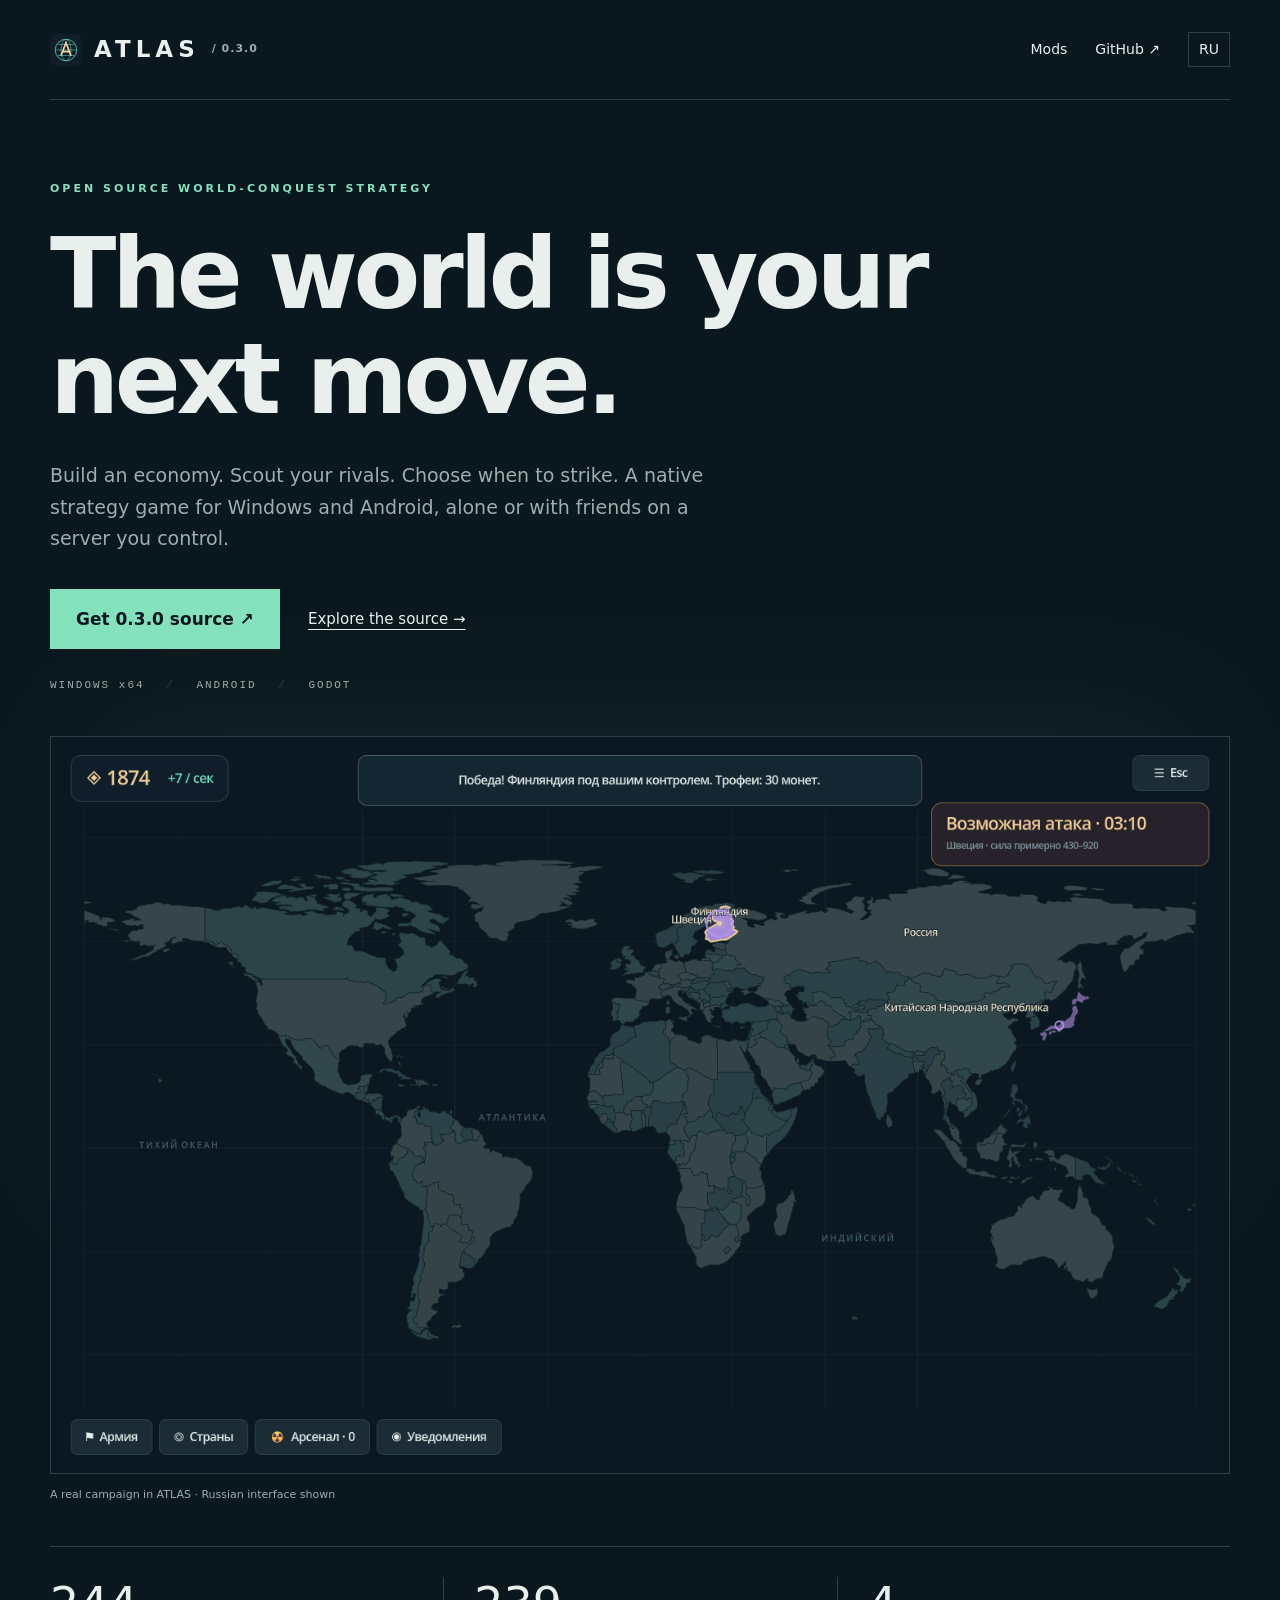
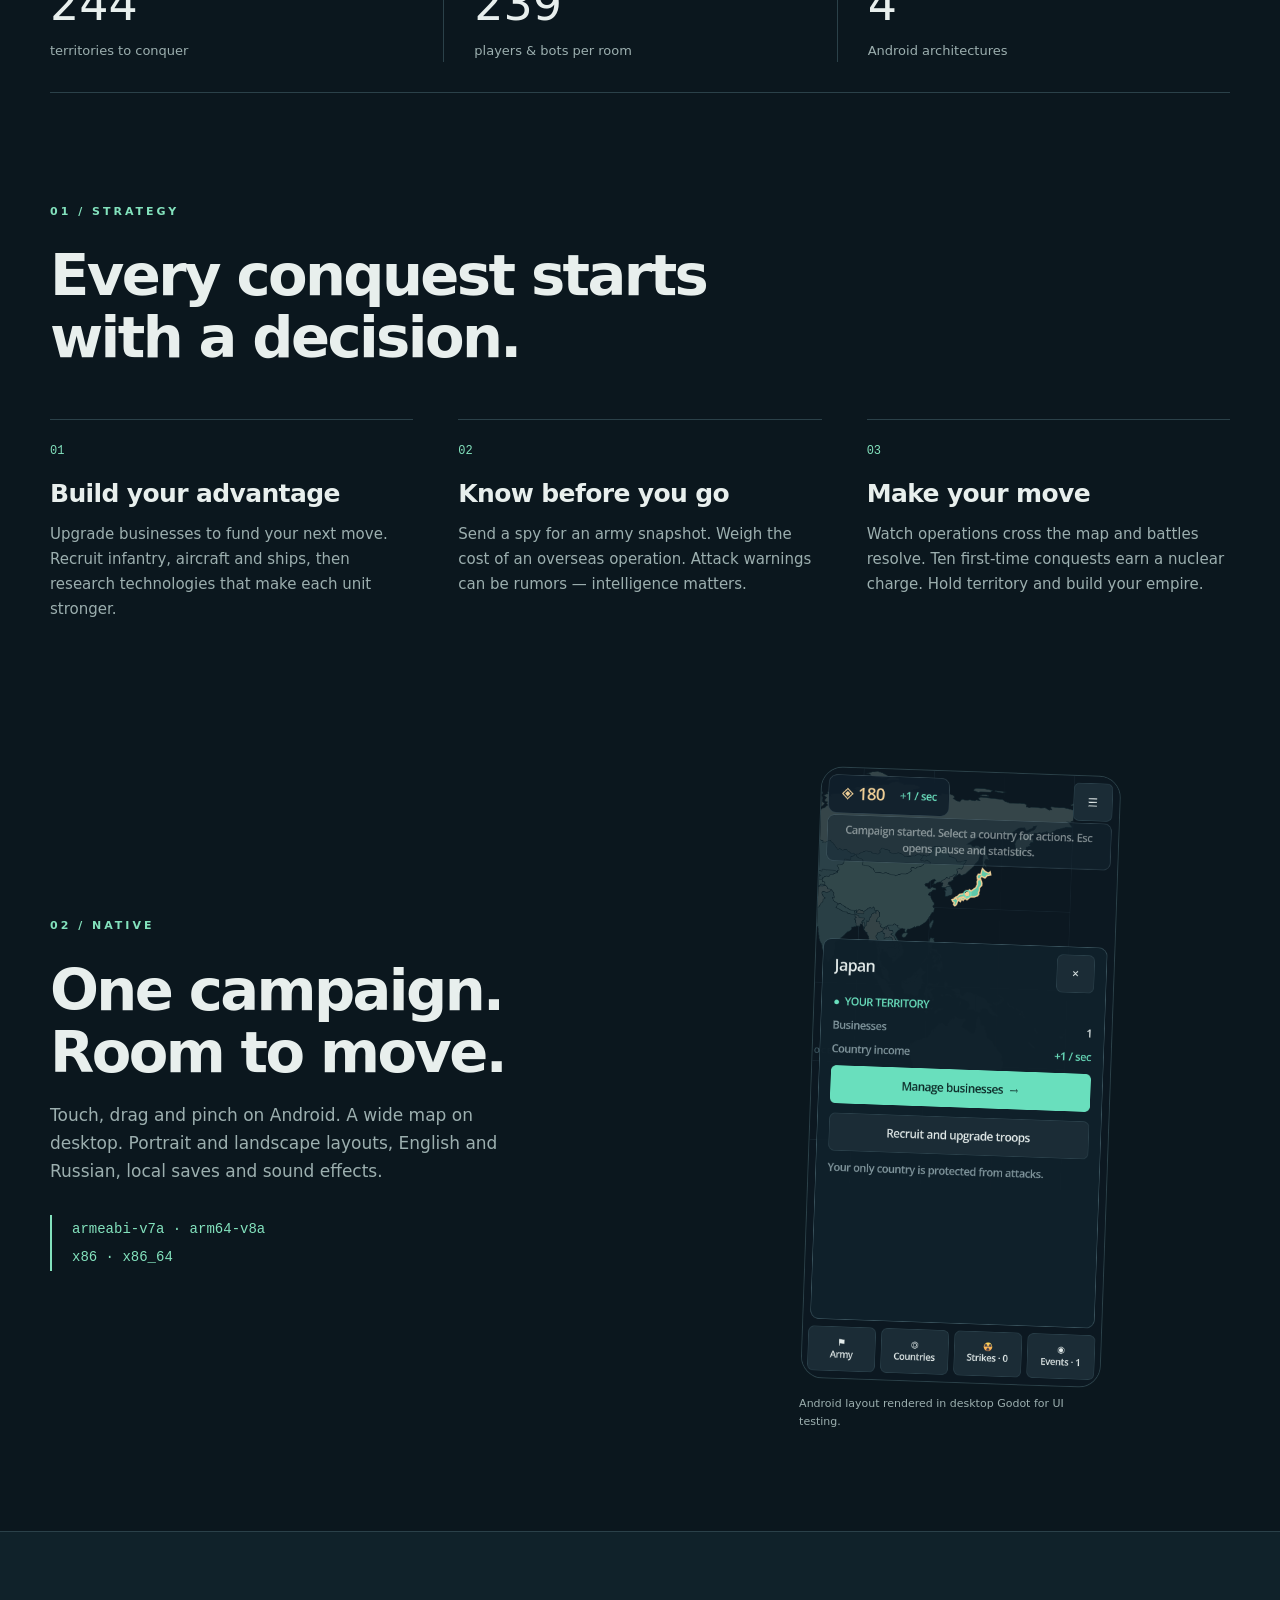
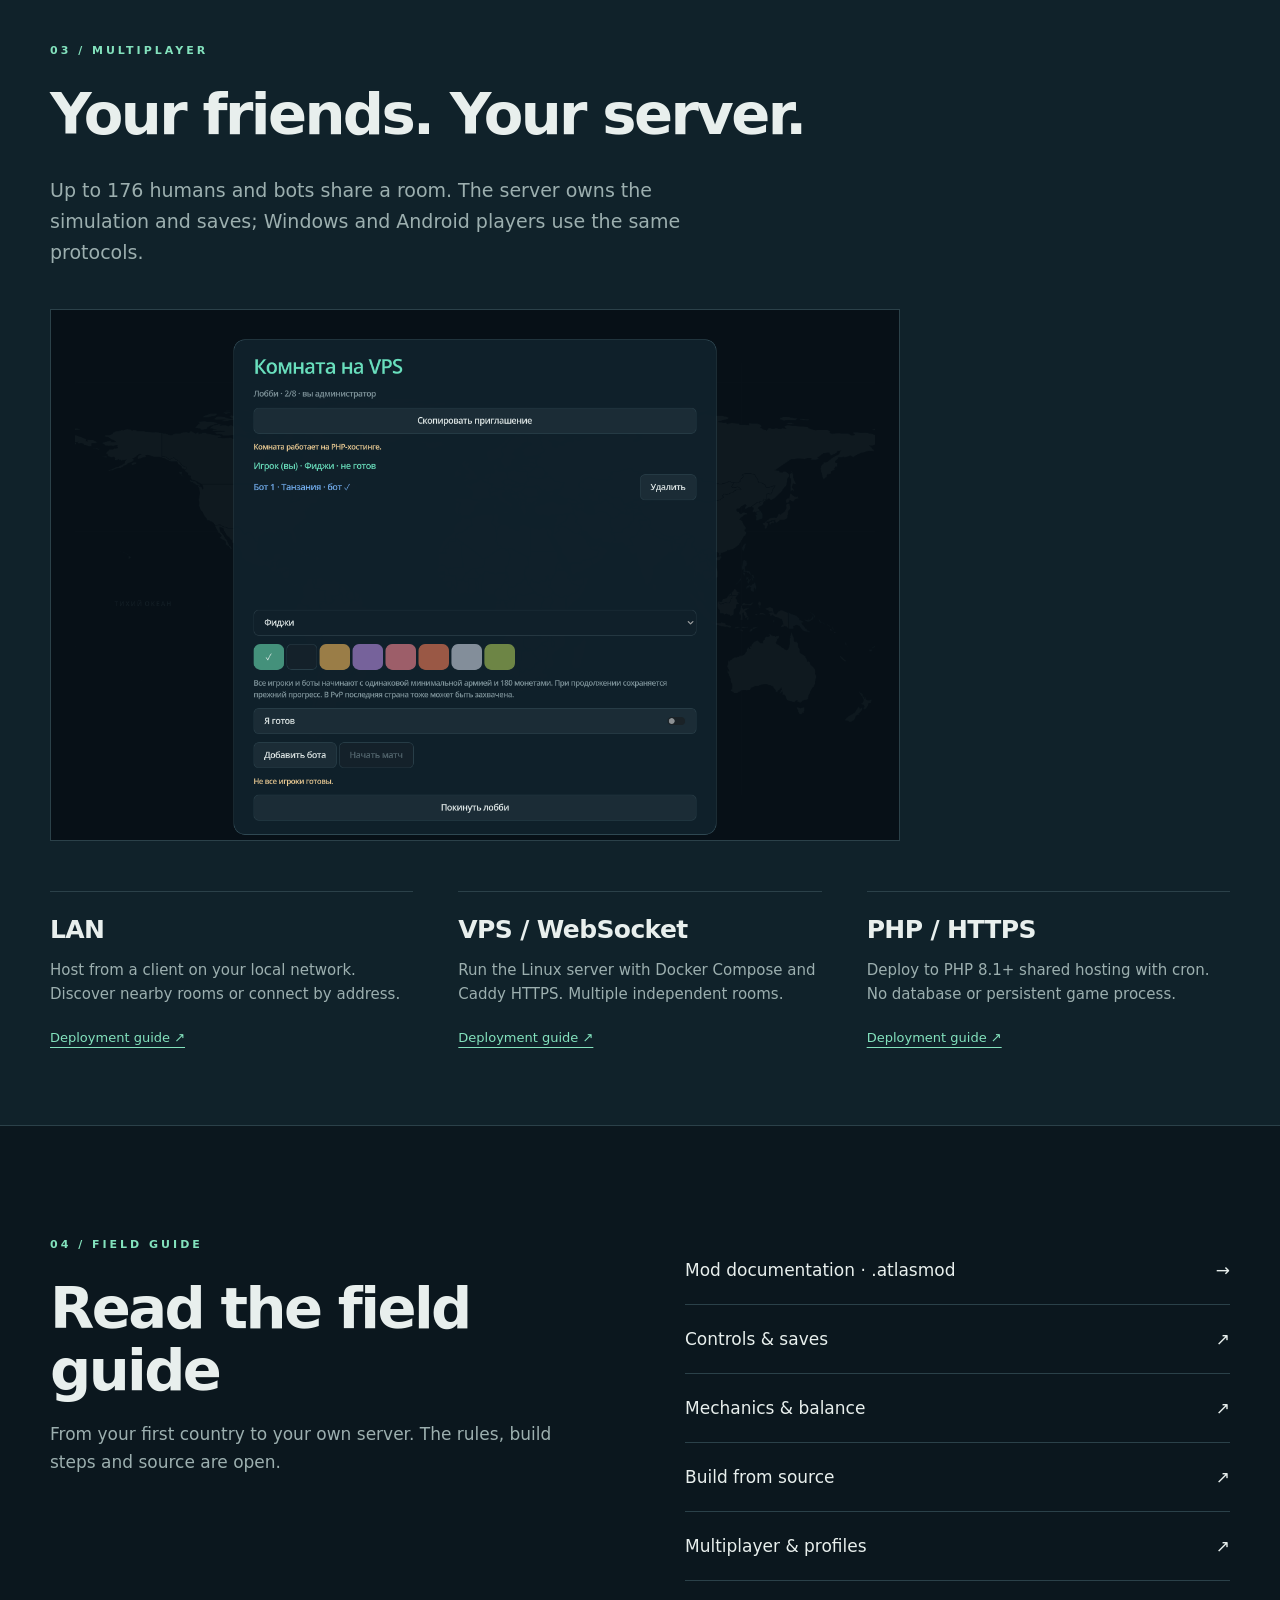
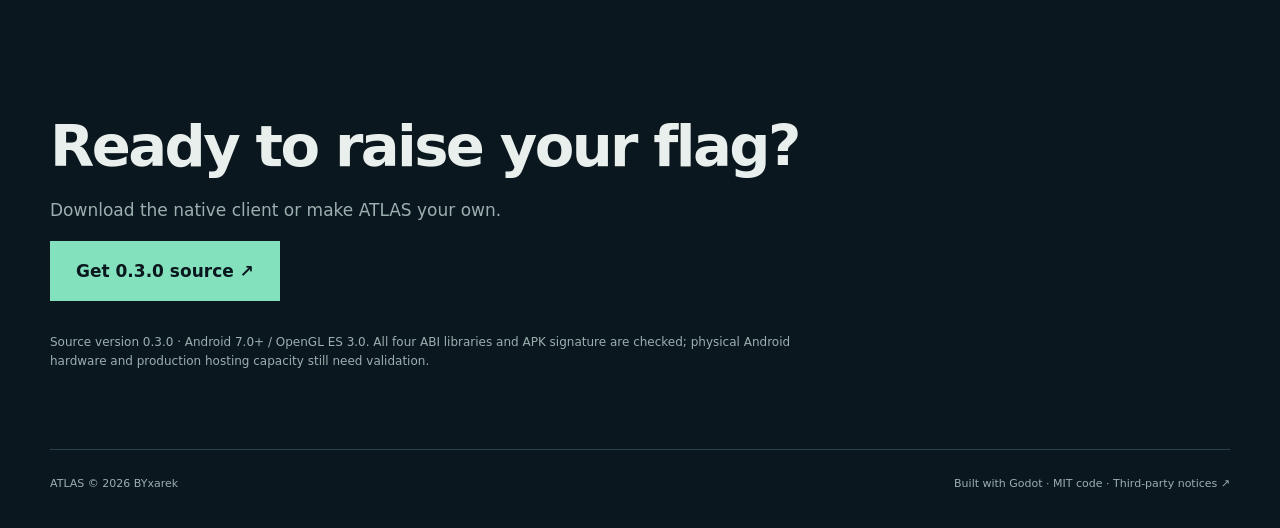
==== commit 13453f72: "Release ATLAS 0.3.0" ====
--- a/website/index.html
+++ b/website/index.html
@@ -1,8 +1,8 @@
 <!doctype html>
 <html lang="en"><head><meta charset="utf-8"><meta name="viewport" content="width=device-width,initial-scale=1"><title>ATLAS — World Domination</title><meta name="description" content="Build an economy. Scout your rivals. Choose when to strike. A native strategy game for Windows and Android, alone or with friends on a server you control."><meta name="theme-color" content="#0b171e"><link rel="icon" href="assets/icon.svg"><link rel="stylesheet" href="style.css"><link rel="alternate" hreflang="ru" href="ru.html"></head>
-<body><header class="wrap"><a class="brand" href="index.html"><img src="assets/icon.svg" width="32" height="32" alt="">ATLAS<span> / 0.2.0</span></a><nav aria-label="Navigation"><a class="mod-guide" href="mods.html">Mods</a><a href="https://github.com/BYxarek/atlas">GitHub ↗</a><a class="language" href="ru.html" lang="ru">RU</a></nav></header>
-<main><section class="hero wrap"><p class="eyebrow">OPEN SOURCE WORLD-CONQUEST STRATEGY</p><h1>The world is your next move.</h1><p class="intro">Build an economy. Scout your rivals. Choose when to strike. A native strategy game for Windows and Android, alone or with friends on a server you control.</p><div class="actions"><a class="button" href="https://github.com/BYxarek/atlas/releases/latest">Get 0.2.0 source ↗</a><a class="secondary" href="https://github.com/BYxarek/atlas">Explore the source →</a></div><div class="platforms">WINDOWS x64 <span> / </span> ANDROID <span> / </span> GODOT</div><figure class="world"><img src="assets/world.png" width="1440" height="900" alt="ATLAS campaign map with territories, income and attack warnings"><figcaption>A real campaign in ATLAS · Russian interface shown</figcaption></figure><div class="stats"><div><strong>176</strong><span>territories to conquer</span></div><div><strong>176</strong><span>players & bots per room</span></div><div><strong>4</strong><span>Android architectures</span></div></div></section>
+<body><header class="wrap"><a class="brand" href="index.html"><img src="assets/icon.svg" width="32" height="32" alt="">ATLAS<span> / 0.3.0</span></a><nav aria-label="Navigation"><a class="mod-guide" href="mods.html">Mods</a><a href="https://github.com/BYxarek/atlas">GitHub ↗</a><a class="language" href="ru.html" lang="ru">RU</a></nav></header>
+<main><section class="hero wrap"><p class="eyebrow">OPEN SOURCE WORLD-CONQUEST STRATEGY</p><h1>The world is your next move.</h1><p class="intro">Build an economy. Scout your rivals. Choose when to strike. A native strategy game for Windows and Android, alone or with friends on a server you control.</p><div class="actions"><a class="button" href="https://github.com/BYxarek/atlas/tree/main">Get 0.3.0 source ↗</a><a class="secondary" href="https://github.com/BYxarek/atlas">Explore the source →</a></div><div class="platforms">WINDOWS x64 <span> / </span> ANDROID <span> / </span> GODOT</div><figure class="world"><img src="assets/world.png" width="1440" height="900" alt="ATLAS campaign map with territories, income and attack warnings"><figcaption>A real campaign in ATLAS · Russian interface shown</figcaption></figure><div class="stats"><div><strong>244</strong><span>territories to conquer</span></div><div><strong>239</strong><span>players & bots per room</span></div><div><strong>4</strong><span>Android architectures</span></div></div></section>
 <section class="wrap section"><p class="eyebrow">01 / STRATEGY</p><h2>Every conquest starts with a decision.</h2><div class="columns"><article><span class="number">01</span><h3>Build your advantage</h3><p>Upgrade businesses to fund your next move. Recruit infantry, aircraft and ships, then research technologies that make each unit stronger.</p></article><article><span class="number">02</span><h3>Know before you go</h3><p>Send a spy for an army snapshot. Weigh the cost of an overseas operation. Attack warnings can be rumors — intelligence matters.</p></article><article><span class="number">03</span><h3>Make your move</h3><p>Watch operations cross the map and battles resolve. Ten first-time conquests earn a nuclear charge. Hold territory and build your empire.</p></article></div></section>
 <section class="wrap section mobile"><div><p class="eyebrow">02 / NATIVE</p><h2>One campaign. Room to move.</h2><p>Touch, drag and pinch on Android. A wide map on desktop. Portrait and landscape layouts, English and Russian, local saves and sound effects.</p><p class="abi">armeabi-v7a · arm64-v8a<br>x86 · x86_64</p></div><figure><img loading="lazy" src="assets/mobile.png" alt="Compact touch interface with country details"><figcaption>Android layout rendered in desktop Godot for UI testing.</figcaption></figure></section>
 <section class="section online"><div class="wrap"><p class="eyebrow">03 / MULTIPLAYER</p><h2>Your friends. Your server.</h2><p class="intro">Up to 176 humans and bots share a room. The server owns the simulation and saves; Windows and Android players use the same protocols.</p><figure><img loading="lazy" src="assets/lobby.png" alt="Multiplayer lobby with country selection, players and bots"></figure><div class="columns"><article><h3>LAN</h3><p>Host from a client on your local network. Discover nearby rooms or connect by address.</p><a href="https://github.com/BYxarek/atlas/blob/main/docs/MULTIPLAYER.md">Deployment guide ↗</a></article><article><h3>VPS / WebSocket</h3><p>Run the Linux server with Docker Compose and Caddy HTTPS. Multiple independent rooms.</p><a href="https://github.com/BYxarek/atlas/blob/main/server/README.en.md">Deployment guide ↗</a></article><article><h3>PHP / HTTPS</h3><p>Deploy to PHP 8.1+ shared hosting with cron. No database or persistent game process.</p><a href="https://github.com/BYxarek/atlas/blob/main/hosting/README.en.md">Deployment guide ↗</a></article></div></div></section>
-<section class="wrap section docs" id="guide"><div><p class="eyebrow">04 / FIELD GUIDE</p><h2>Read the field guide</h2><p>From your first country to your own server. The rules, build steps and source are open.</p></div><div class="doclinks"><a href="mods.html"><span>Mod documentation · .atlasmod</span><span aria-hidden="true">→</span></a><a href="https://github.com/BYxarek/atlas/blob/main/docs/PLAYING.md"><span>Controls & saves</span><span aria-hidden="true">↗</span></a><a href="https://github.com/BYxarek/atlas/blob/main/docs/MECHANICS.md"><span>Mechanics & balance</span><span aria-hidden="true">↗</span></a><a href="https://github.com/BYxarek/atlas/blob/main/docs/BUILDING.md"><span>Build from source</span><span aria-hidden="true">↗</span></a><a href="https://github.com/BYxarek/atlas/blob/main/docs/MULTIPLAYER.md"><span>Multiplayer & profiles</span><span aria-hidden="true">↗</span></a></div></section><section class="wrap section closing"><h2>Ready to raise your flag?</h2><p>Download the native client or make ATLAS your own.</p><a class="button" href="https://github.com/BYxarek/atlas/releases/latest">Get 0.2.0 source ↗</a><p class="limits">Early release 0.2.0 · Android 7.0+ / OpenGL ES 3.0. All four ABI libraries and APK signature are checked; physical Android hardware and production hosting capacity still need validation.</p></section></main><footer class="wrap"><span>ATLAS © 2026 BYxarek</span><a href="https://github.com/BYxarek/atlas/blob/main/LICENSES.md">Built with Godot · MIT code · Third-party notices ↗</a></footer></body></html>+<section class="wrap section docs" id="guide"><div><p class="eyebrow">04 / FIELD GUIDE</p><h2>Read the field guide</h2><p>From your first country to your own server. The rules, build steps and source are open.</p></div><div class="doclinks"><a href="mods.html"><span>Mod documentation · .atlasmod</span><span aria-hidden="true">→</span></a><a href="https://github.com/BYxarek/atlas/blob/main/docs/PLAYING.md"><span>Controls & saves</span><span aria-hidden="true">↗</span></a><a href="https://github.com/BYxarek/atlas/blob/main/docs/MECHANICS.md"><span>Mechanics & balance</span><span aria-hidden="true">↗</span></a><a href="https://github.com/BYxarek/atlas/blob/main/docs/BUILDING.md"><span>Build from source</span><span aria-hidden="true">↗</span></a><a href="https://github.com/BYxarek/atlas/blob/main/docs/MULTIPLAYER.md"><span>Multiplayer & profiles</span><span aria-hidden="true">↗</span></a></div></section><section class="wrap section closing"><h2>Ready to raise your flag?</h2><p>Download the native client or make ATLAS your own.</p><a class="button" href="https://github.com/BYxarek/atlas/tree/main">Get 0.3.0 source ↗</a><p class="limits">Source version 0.3.0 · Android 7.0+ / OpenGL ES 3.0. All four ABI libraries and APK signature are checked; physical Android hardware and production hosting capacity still need validation.</p></section></main><footer class="wrap"><span>ATLAS © 2026 BYxarek</span><a href="https://github.com/BYxarek/atlas/blob/main/LICENSES.md">Built with Godot · MIT code · Third-party notices ↗</a></footer></body></html>
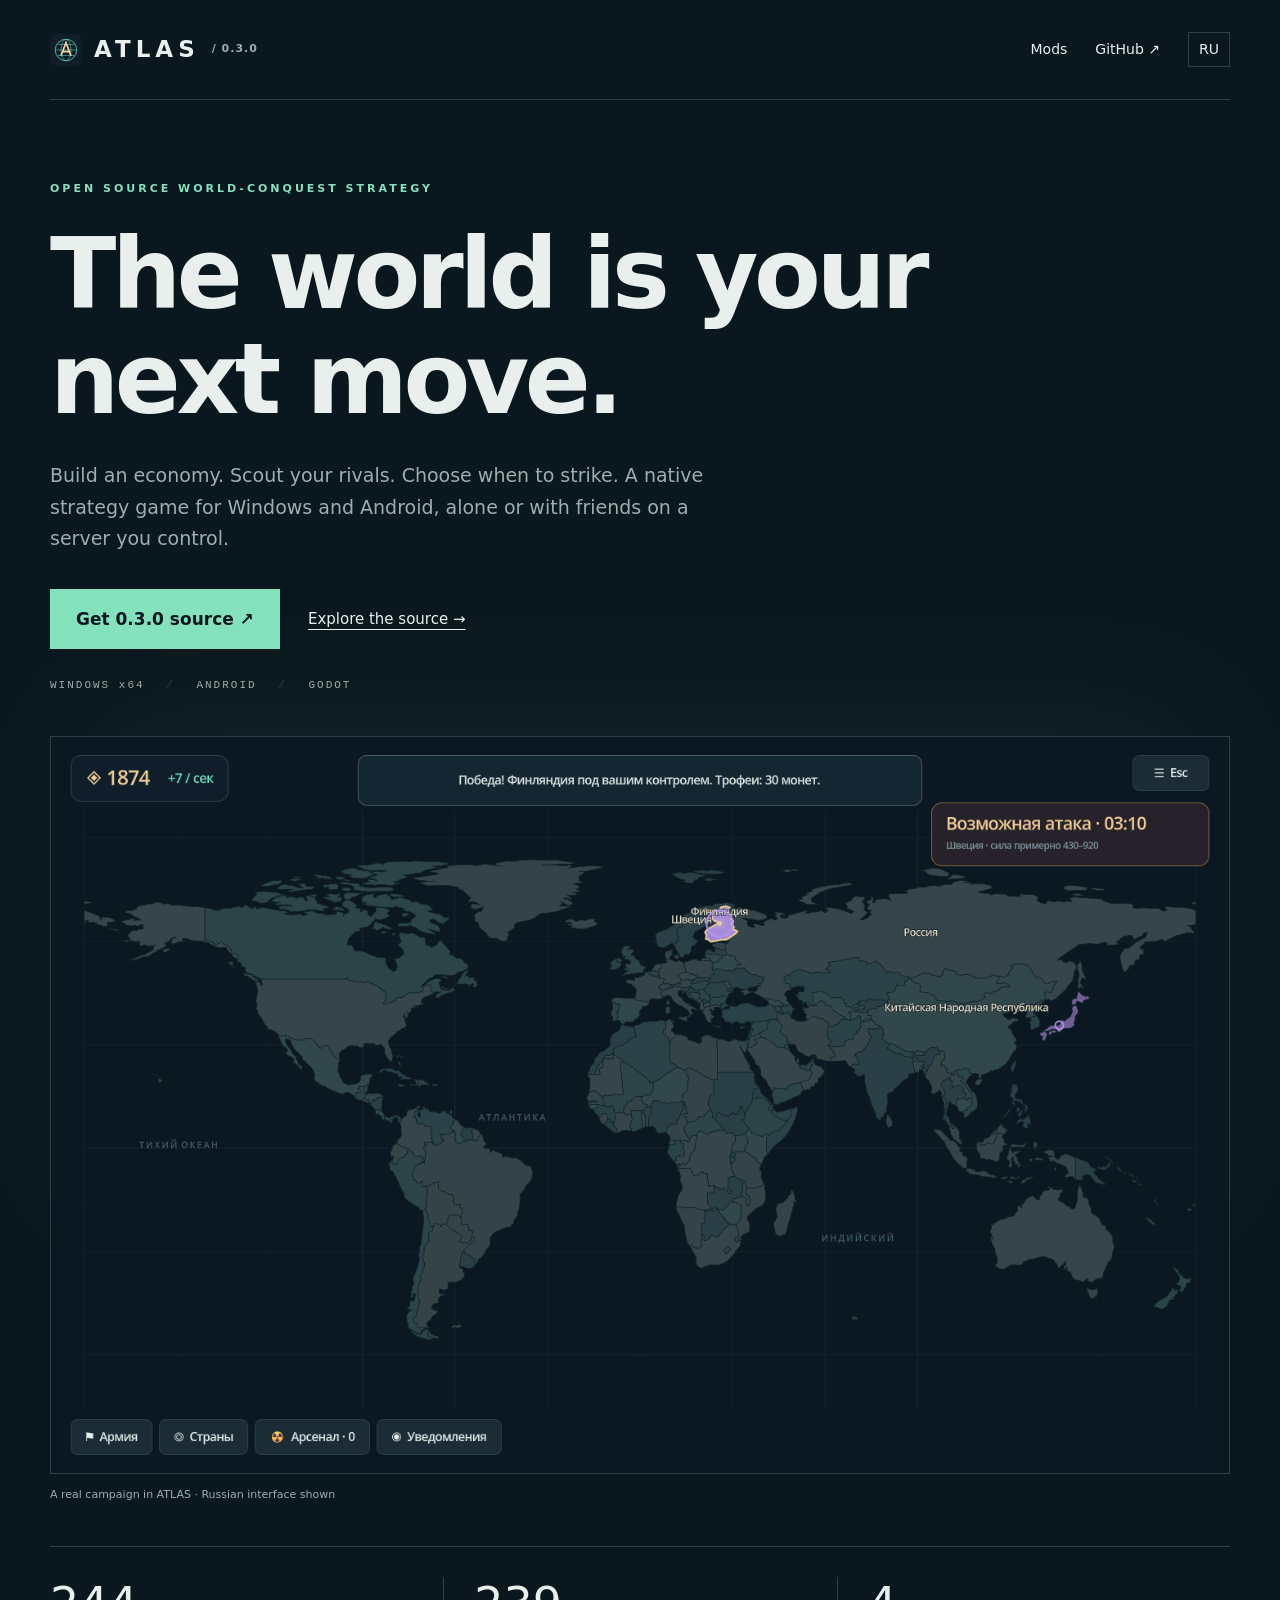
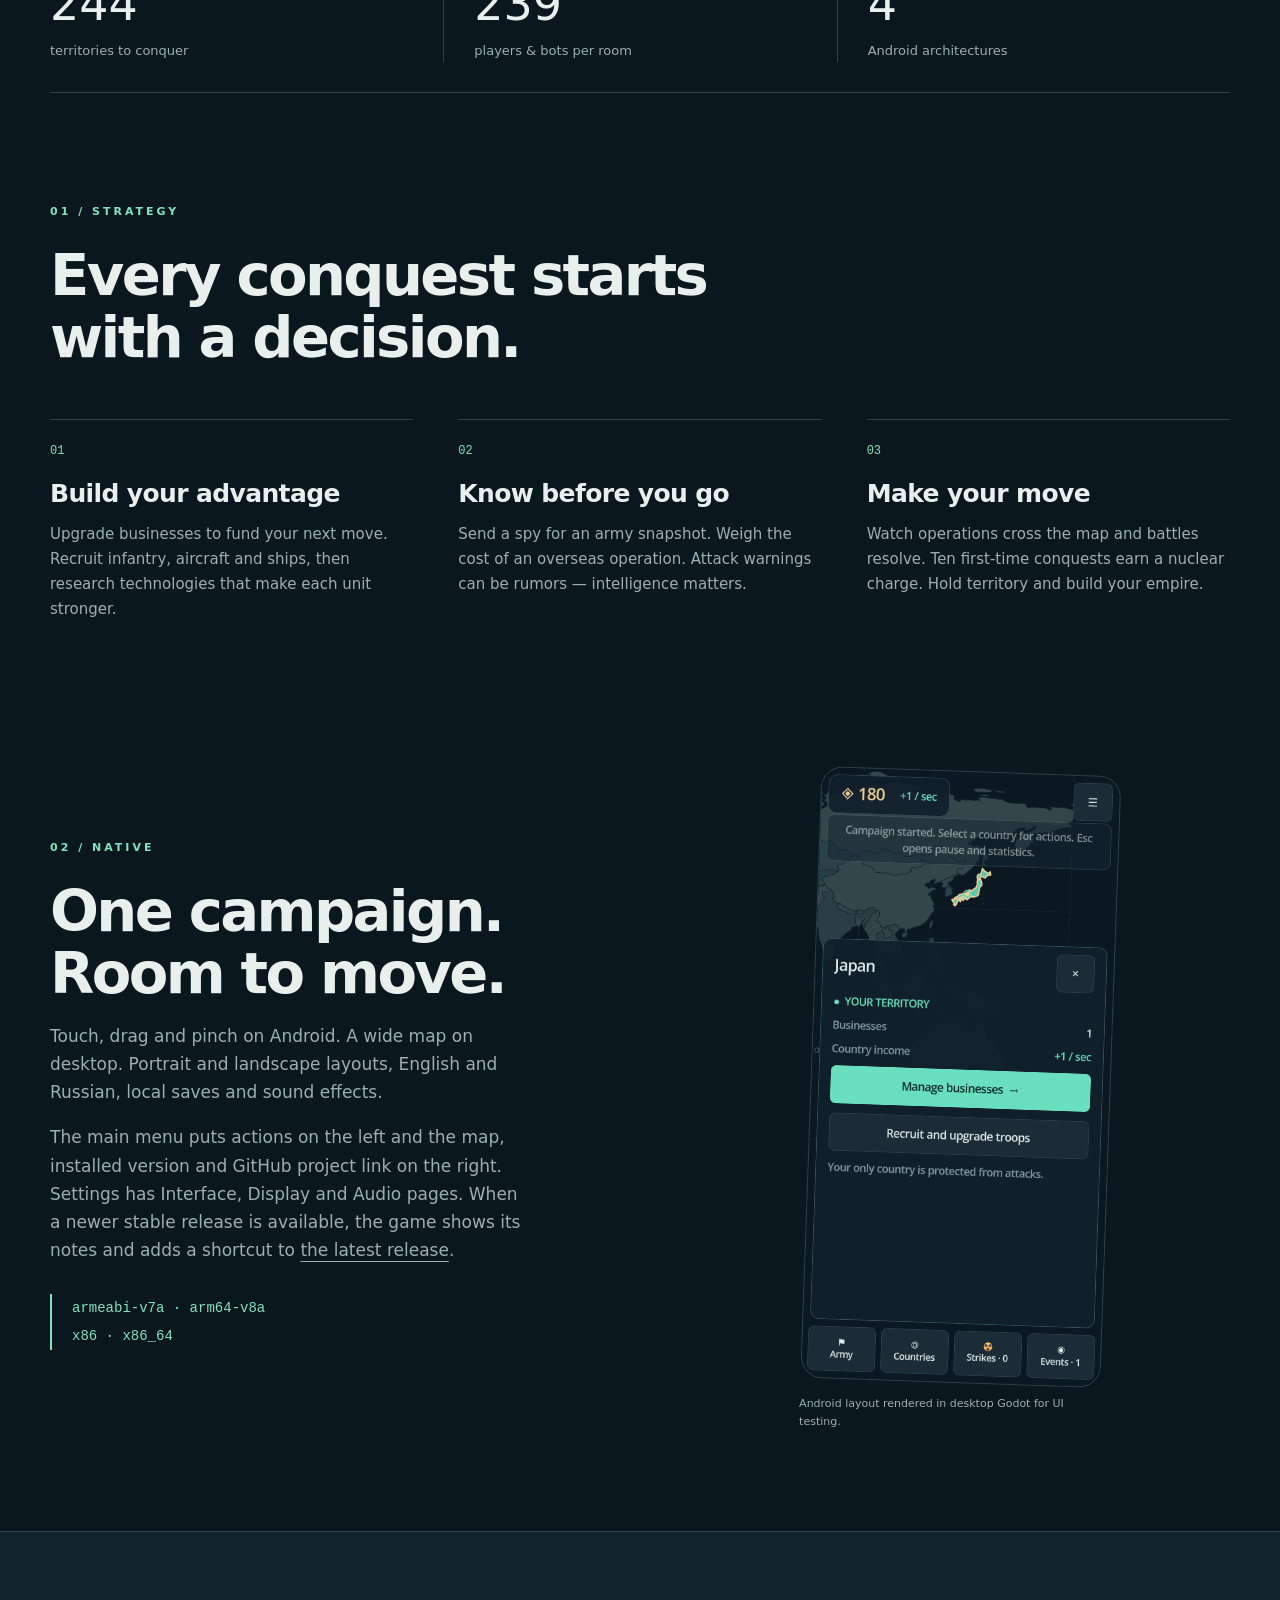
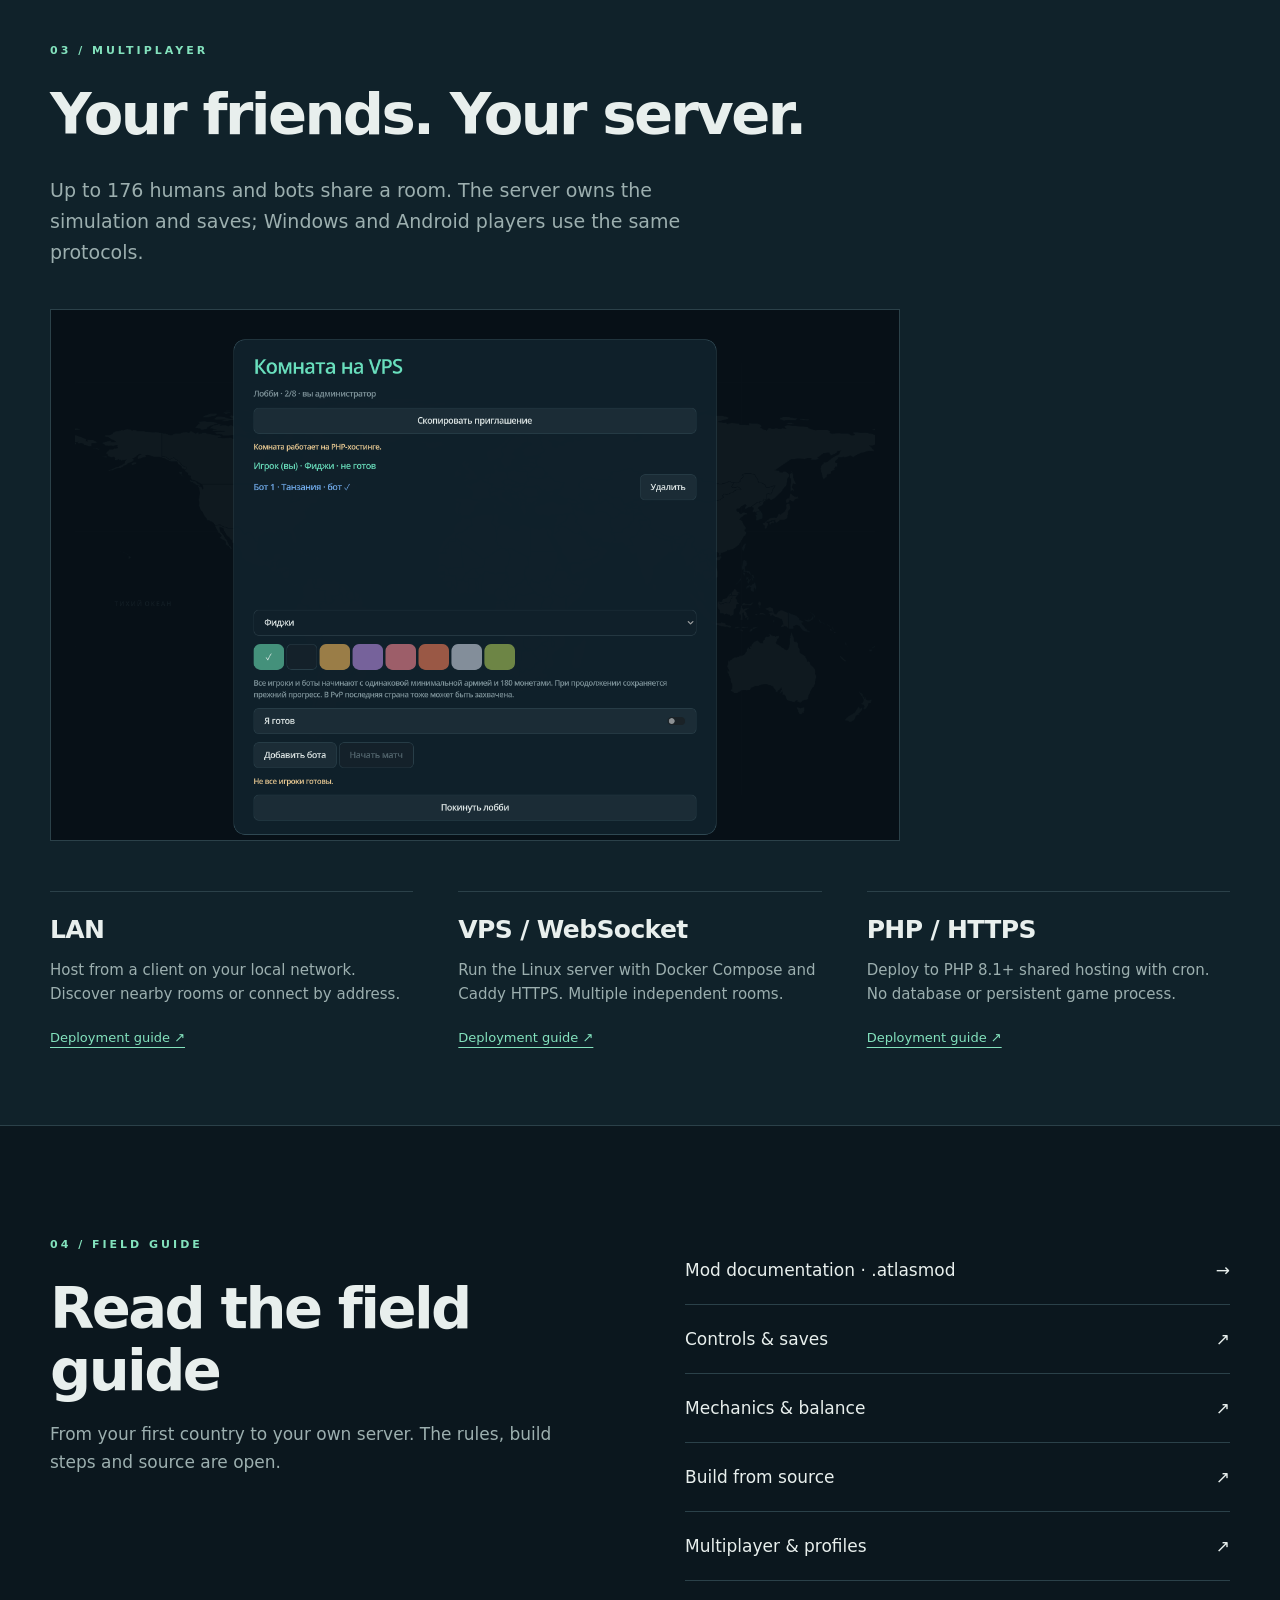
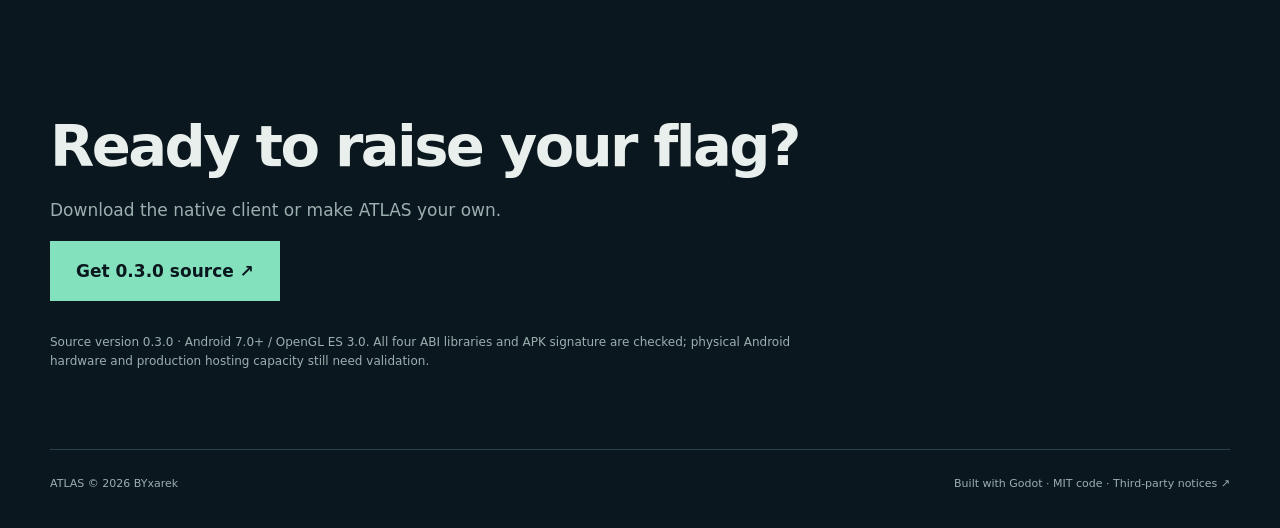
==== commit cb876452: "Redesign menus and show GitHub release updates" ====
--- a/website/index.html
+++ b/website/index.html
@@ -3,6 +3,6 @@
 <body><header class="wrap"><a class="brand" href="index.html"><img src="assets/icon.svg" width="32" height="32" alt="">ATLAS<span> / 0.3.0</span></a><nav aria-label="Navigation"><a class="mod-guide" href="mods.html">Mods</a><a href="https://github.com/BYxarek/atlas">GitHub ↗</a><a class="language" href="ru.html" lang="ru">RU</a></nav></header>
 <main><section class="hero wrap"><p class="eyebrow">OPEN SOURCE WORLD-CONQUEST STRATEGY</p><h1>The world is your next move.</h1><p class="intro">Build an economy. Scout your rivals. Choose when to strike. A native strategy game for Windows and Android, alone or with friends on a server you control.</p><div class="actions"><a class="button" href="https://github.com/BYxarek/atlas/tree/main">Get 0.3.0 source ↗</a><a class="secondary" href="https://github.com/BYxarek/atlas">Explore the source →</a></div><div class="platforms">WINDOWS x64 <span> / </span> ANDROID <span> / </span> GODOT</div><figure class="world"><img src="assets/world.png" width="1440" height="900" alt="ATLAS campaign map with territories, income and attack warnings"><figcaption>A real campaign in ATLAS · Russian interface shown</figcaption></figure><div class="stats"><div><strong>244</strong><span>territories to conquer</span></div><div><strong>239</strong><span>players & bots per room</span></div><div><strong>4</strong><span>Android architectures</span></div></div></section>
 <section class="wrap section"><p class="eyebrow">01 / STRATEGY</p><h2>Every conquest starts with a decision.</h2><div class="columns"><article><span class="number">01</span><h3>Build your advantage</h3><p>Upgrade businesses to fund your next move. Recruit infantry, aircraft and ships, then research technologies that make each unit stronger.</p></article><article><span class="number">02</span><h3>Know before you go</h3><p>Send a spy for an army snapshot. Weigh the cost of an overseas operation. Attack warnings can be rumors — intelligence matters.</p></article><article><span class="number">03</span><h3>Make your move</h3><p>Watch operations cross the map and battles resolve. Ten first-time conquests earn a nuclear charge. Hold territory and build your empire.</p></article></div></section>
-<section class="wrap section mobile"><div><p class="eyebrow">02 / NATIVE</p><h2>One campaign. Room to move.</h2><p>Touch, drag and pinch on Android. A wide map on desktop. Portrait and landscape layouts, English and Russian, local saves and sound effects.</p><p class="abi">armeabi-v7a · arm64-v8a<br>x86 · x86_64</p></div><figure><img loading="lazy" src="assets/mobile.png" alt="Compact touch interface with country details"><figcaption>Android layout rendered in desktop Godot for UI testing.</figcaption></figure></section>
+<section class="wrap section mobile"><div><p class="eyebrow">02 / NATIVE</p><h2>One campaign. Room to move.</h2><p>Touch, drag and pinch on Android. A wide map on desktop. Portrait and landscape layouts, English and Russian, local saves and sound effects.</p><p>The main menu puts actions on the left and the map, installed version and GitHub project link on the right. Settings has Interface, Display and Audio pages. When a newer stable release is available, the game shows its notes and adds a shortcut to <a href="https://github.com/BYxarek/atlas/releases/latest">the latest release</a>.</p><p class="abi">armeabi-v7a · arm64-v8a<br>x86 · x86_64</p></div><figure><img loading="lazy" src="assets/mobile.png" alt="Compact touch interface with country details"><figcaption>Android layout rendered in desktop Godot for UI testing.</figcaption></figure></section>
 <section class="section online"><div class="wrap"><p class="eyebrow">03 / MULTIPLAYER</p><h2>Your friends. Your server.</h2><p class="intro">Up to 176 humans and bots share a room. The server owns the simulation and saves; Windows and Android players use the same protocols.</p><figure><img loading="lazy" src="assets/lobby.png" alt="Multiplayer lobby with country selection, players and bots"></figure><div class="columns"><article><h3>LAN</h3><p>Host from a client on your local network. Discover nearby rooms or connect by address.</p><a href="https://github.com/BYxarek/atlas/blob/main/docs/MULTIPLAYER.md">Deployment guide ↗</a></article><article><h3>VPS / WebSocket</h3><p>Run the Linux server with Docker Compose and Caddy HTTPS. Multiple independent rooms.</p><a href="https://github.com/BYxarek/atlas/blob/main/server/README.en.md">Deployment guide ↗</a></article><article><h3>PHP / HTTPS</h3><p>Deploy to PHP 8.1+ shared hosting with cron. No database or persistent game process.</p><a href="https://github.com/BYxarek/atlas/blob/main/hosting/README.en.md">Deployment guide ↗</a></article></div></div></section>
 <section class="wrap section docs" id="guide"><div><p class="eyebrow">04 / FIELD GUIDE</p><h2>Read the field guide</h2><p>From your first country to your own server. The rules, build steps and source are open.</p></div><div class="doclinks"><a href="mods.html"><span>Mod documentation · .atlasmod</span><span aria-hidden="true">→</span></a><a href="https://github.com/BYxarek/atlas/blob/main/docs/PLAYING.md"><span>Controls & saves</span><span aria-hidden="true">↗</span></a><a href="https://github.com/BYxarek/atlas/blob/main/docs/MECHANICS.md"><span>Mechanics & balance</span><span aria-hidden="true">↗</span></a><a href="https://github.com/BYxarek/atlas/blob/main/docs/BUILDING.md"><span>Build from source</span><span aria-hidden="true">↗</span></a><a href="https://github.com/BYxarek/atlas/blob/main/docs/MULTIPLAYER.md"><span>Multiplayer & profiles</span><span aria-hidden="true">↗</span></a></div></section><section class="wrap section closing"><h2>Ready to raise your flag?</h2><p>Download the native client or make ATLAS your own.</p><a class="button" href="https://github.com/BYxarek/atlas/tree/main">Get 0.3.0 source ↗</a><p class="limits">Source version 0.3.0 · Android 7.0+ / OpenGL ES 3.0. All four ABI libraries and APK signature are checked; physical Android hardware and production hosting capacity still need validation.</p></section></main><footer class="wrap"><span>ATLAS © 2026 BYxarek</span><a href="https://github.com/BYxarek/atlas/blob/main/LICENSES.md">Built with Godot · MIT code · Third-party notices ↗</a></footer></body></html>
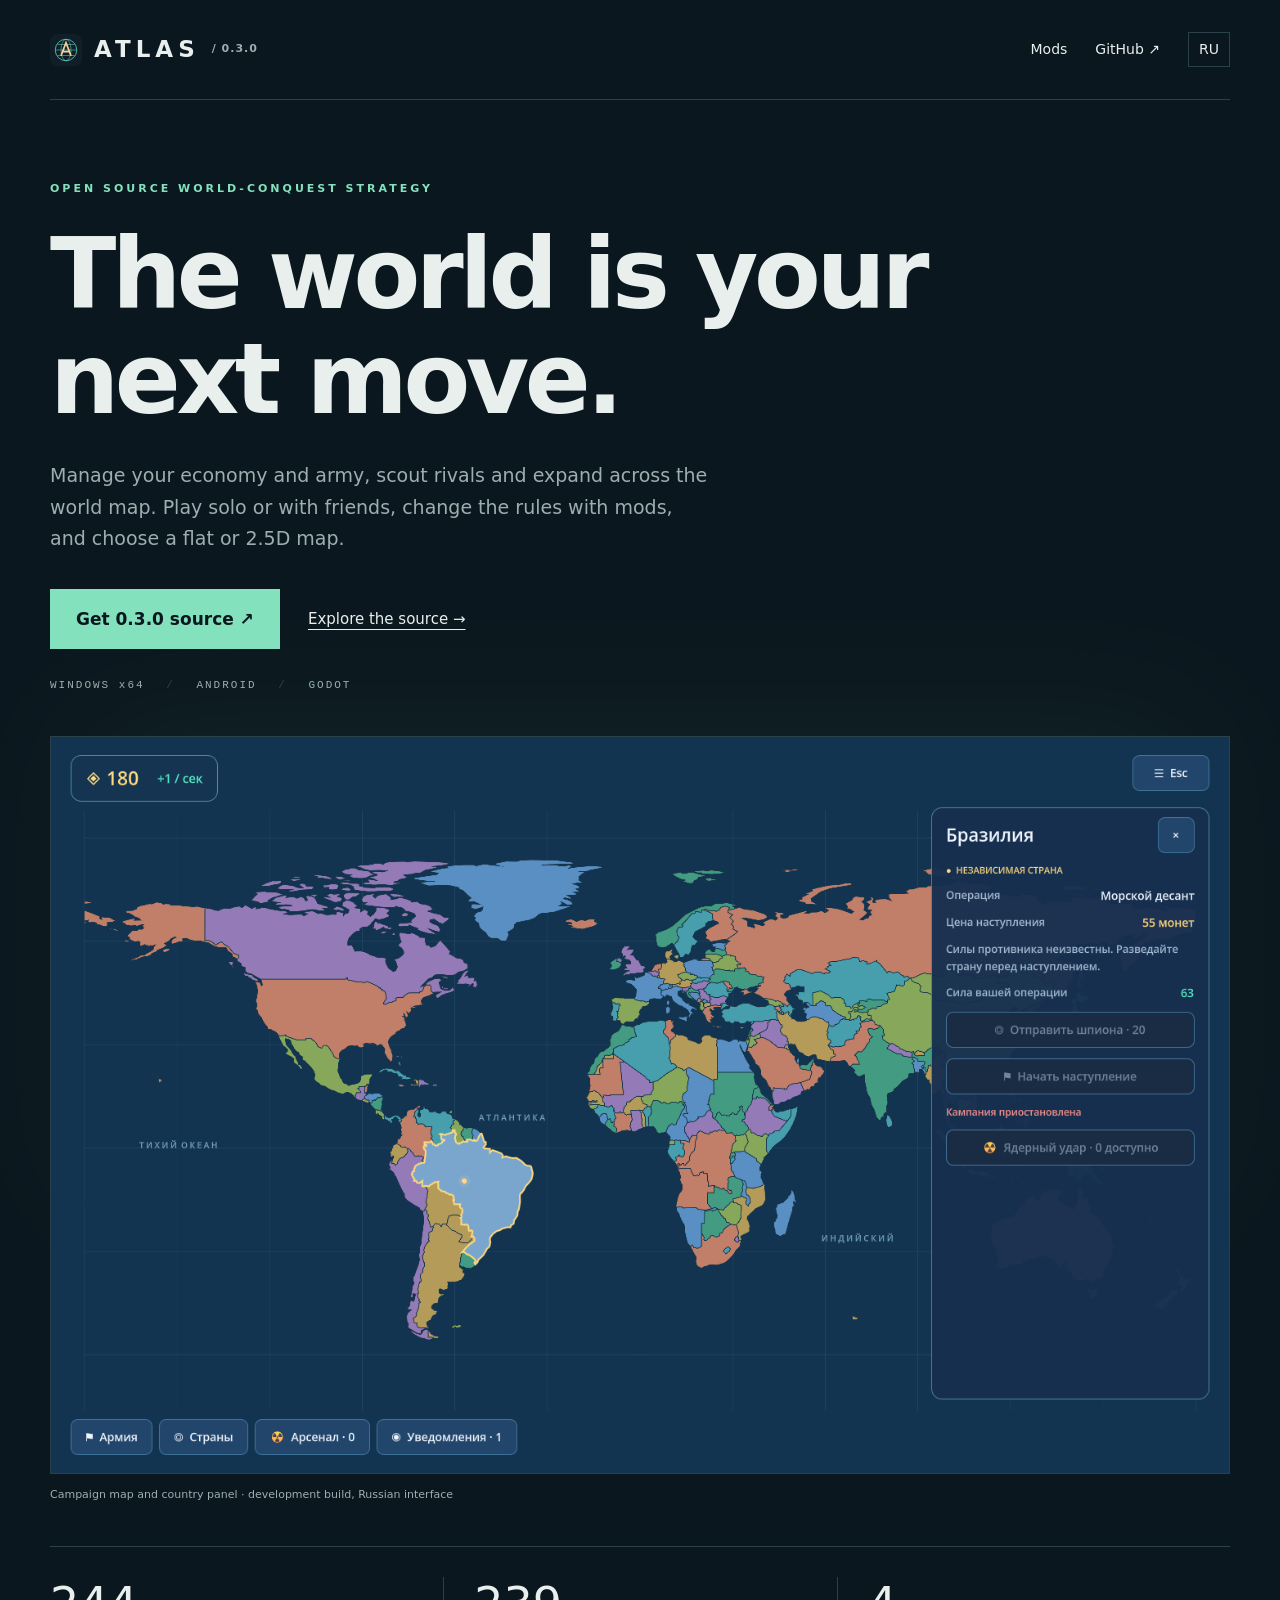
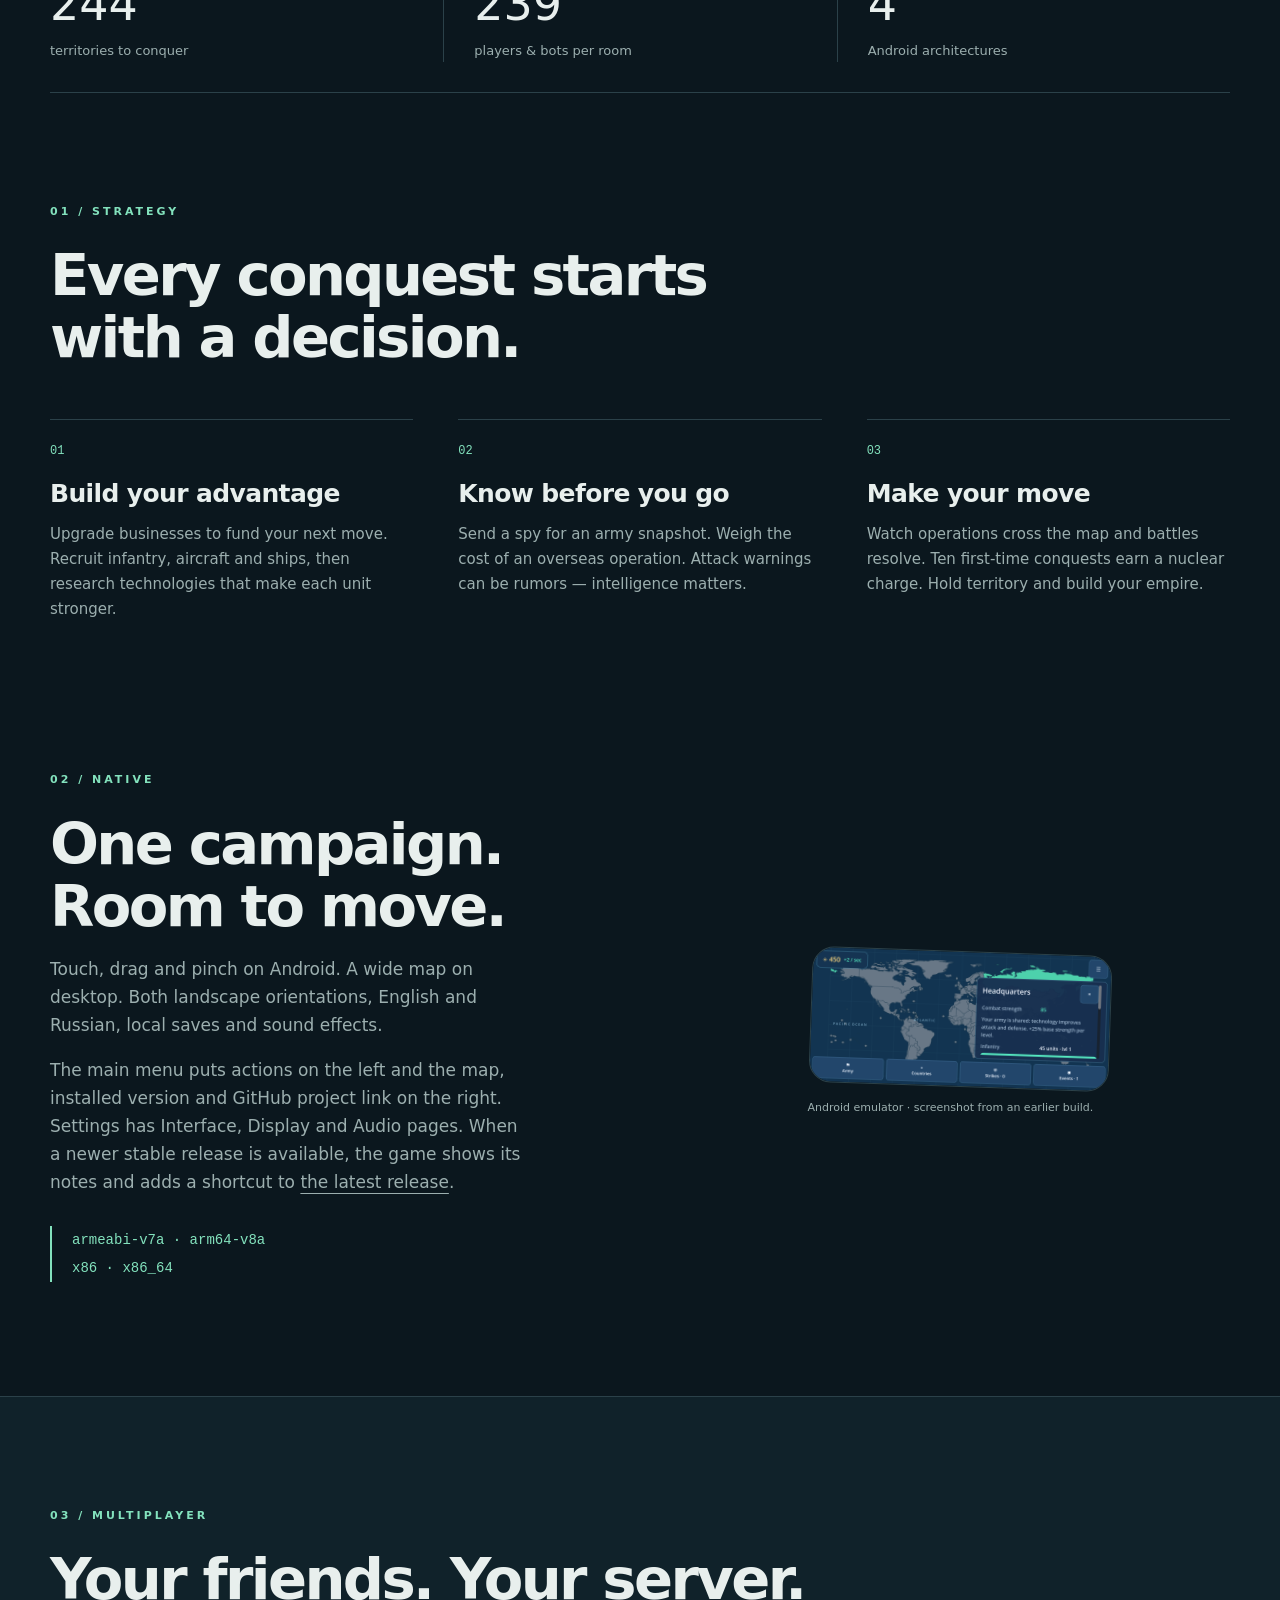
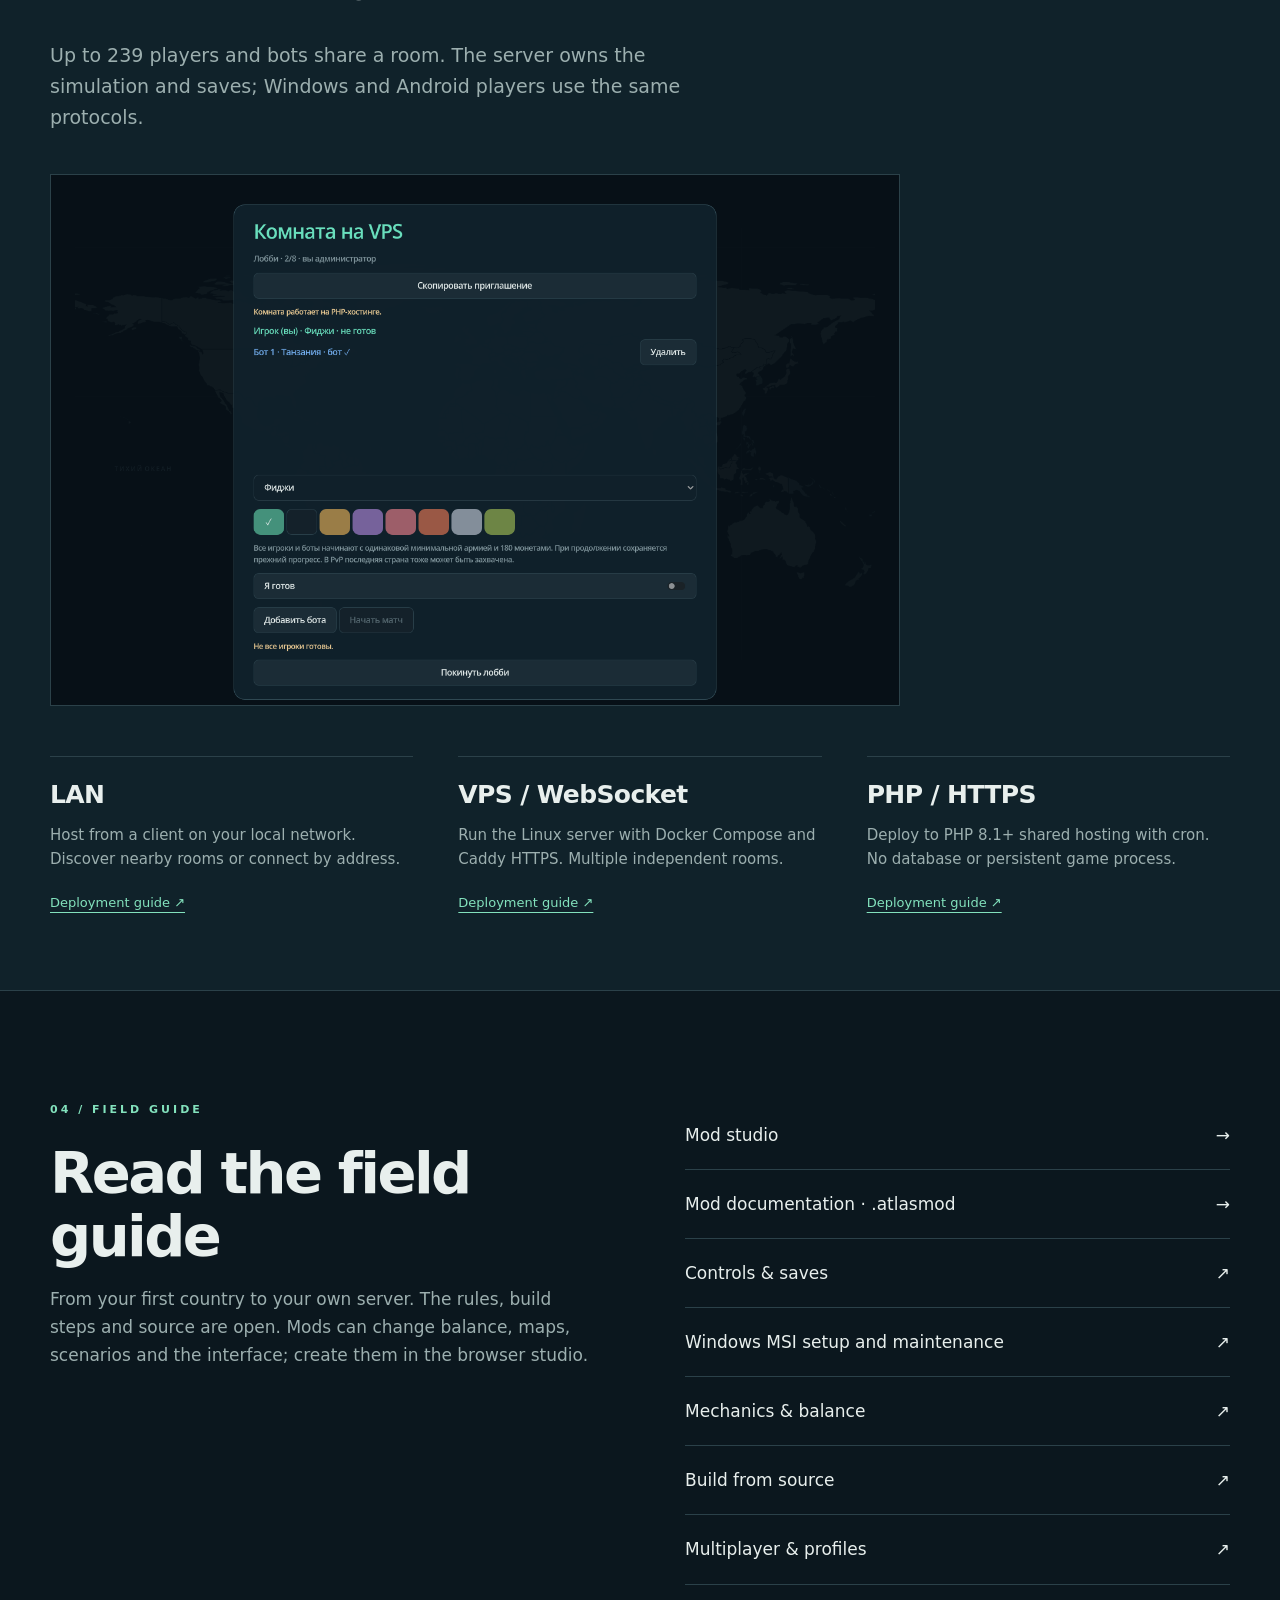
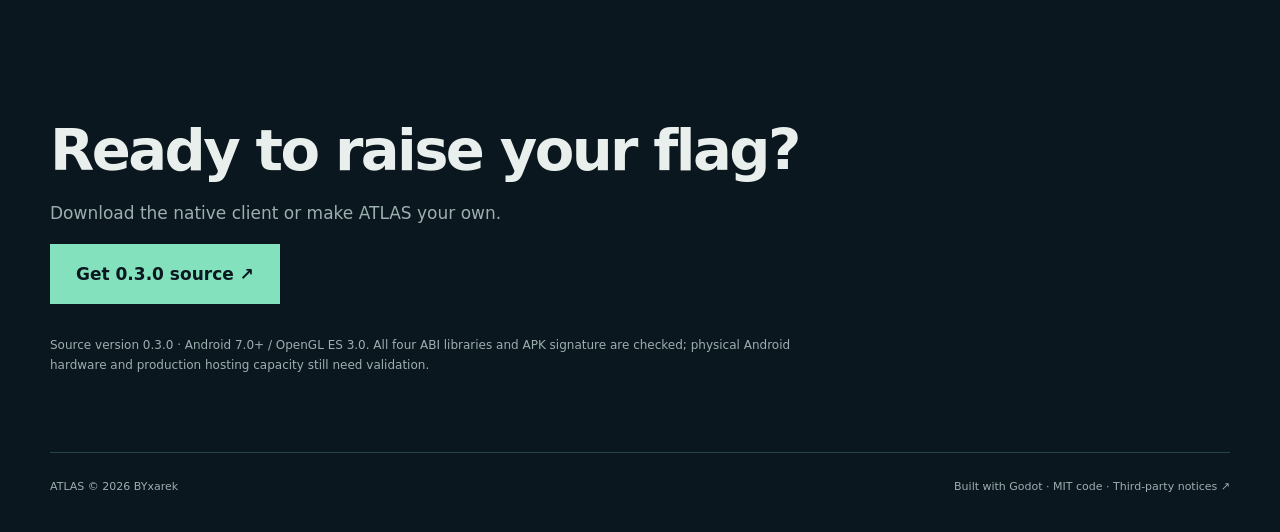
==== commit 72fc5e26: "Add ATLAS Windows MSI installer and refresh website" ====
--- a/website/index.html
+++ b/website/index.html
@@ -1,8 +1,8 @@
 <!doctype html>
-<html lang="en"><head><meta charset="utf-8"><meta name="viewport" content="width=device-width,initial-scale=1"><title>ATLAS — World Domination</title><meta name="description" content="Build an economy. Scout your rivals. Choose when to strike. A native strategy game for Windows and Android, alone or with friends on a server you control."><meta name="theme-color" content="#0b171e"><link rel="icon" href="assets/icon.svg"><link rel="stylesheet" href="style.css"><link rel="alternate" hreflang="ru" href="ru.html"></head>
+<html lang="en"><head><meta charset="utf-8"><meta name="viewport" content="width=device-width,initial-scale=1"><title>ATLAS — World Domination</title><meta name="description" content="Manage your economy and army, scout rivals and expand across the world map. Play solo or with friends, change the rules with mods, and choose a flat or 2.5D map."><meta name="theme-color" content="#0b171e"><link rel="icon" href="assets/icon.svg"><link rel="stylesheet" href="style.css"><link rel="alternate" hreflang="ru" href="ru.html"></head>
 <body><header class="wrap"><a class="brand" href="index.html"><img src="assets/icon.svg" width="32" height="32" alt="">ATLAS<span> / 0.3.0</span></a><nav aria-label="Navigation"><a class="mod-guide" href="mods.html">Mods</a><a href="https://github.com/BYxarek/atlas">GitHub ↗</a><a class="language" href="ru.html" lang="ru">RU</a></nav></header>
-<main><section class="hero wrap"><p class="eyebrow">OPEN SOURCE WORLD-CONQUEST STRATEGY</p><h1>The world is your next move.</h1><p class="intro">Build an economy. Scout your rivals. Choose when to strike. A native strategy game for Windows and Android, alone or with friends on a server you control.</p><div class="actions"><a class="button" href="https://github.com/BYxarek/atlas/tree/main">Get 0.3.0 source ↗</a><a class="secondary" href="https://github.com/BYxarek/atlas">Explore the source →</a></div><div class="platforms">WINDOWS x64 <span> / </span> ANDROID <span> / </span> GODOT</div><figure class="world"><img src="assets/world.png" width="1440" height="900" alt="ATLAS campaign map with territories, income and attack warnings"><figcaption>A real campaign in ATLAS · Russian interface shown</figcaption></figure><div class="stats"><div><strong>244</strong><span>territories to conquer</span></div><div><strong>239</strong><span>players & bots per room</span></div><div><strong>4</strong><span>Android architectures</span></div></div></section>
+<main><section class="hero wrap"><p class="eyebrow">OPEN SOURCE WORLD-CONQUEST STRATEGY</p><h1>The world is your next move.</h1><p class="intro">Manage your economy and army, scout rivals and expand across the world map. Play solo or with friends, change the rules with mods, and choose a flat or 2.5D map.</p><div class="actions"><a class="button" href="https://github.com/BYxarek/atlas/tree/main">Get 0.3.0 source ↗</a><a class="secondary" href="https://github.com/BYxarek/atlas">Explore the source →</a></div><div class="platforms">WINDOWS x64 <span> / </span> ANDROID <span> / </span> GODOT</div><figure class="world"><img src="assets/world.png" width="1440" height="900" alt="ATLAS campaign map with Brazil selected and its operation panel"><figcaption>Campaign map and country panel · development build, Russian interface</figcaption></figure><div class="stats"><div><strong>244</strong><span>territories to conquer</span></div><div><strong>239</strong><span>players & bots per room</span></div><div><strong>4</strong><span>Android architectures</span></div></div></section>
 <section class="wrap section"><p class="eyebrow">01 / STRATEGY</p><h2>Every conquest starts with a decision.</h2><div class="columns"><article><span class="number">01</span><h3>Build your advantage</h3><p>Upgrade businesses to fund your next move. Recruit infantry, aircraft and ships, then research technologies that make each unit stronger.</p></article><article><span class="number">02</span><h3>Know before you go</h3><p>Send a spy for an army snapshot. Weigh the cost of an overseas operation. Attack warnings can be rumors — intelligence matters.</p></article><article><span class="number">03</span><h3>Make your move</h3><p>Watch operations cross the map and battles resolve. Ten first-time conquests earn a nuclear charge. Hold territory and build your empire.</p></article></div></section>
-<section class="wrap section mobile"><div><p class="eyebrow">02 / NATIVE</p><h2>One campaign. Room to move.</h2><p>Touch, drag and pinch on Android. A wide map on desktop. Portrait and landscape layouts, English and Russian, local saves and sound effects.</p><p>The main menu puts actions on the left and the map, installed version and GitHub project link on the right. Settings has Interface, Display and Audio pages. When a newer stable release is available, the game shows its notes and adds a shortcut to <a href="https://github.com/BYxarek/atlas/releases/latest">the latest release</a>.</p><p class="abi">armeabi-v7a · arm64-v8a<br>x86 · x86_64</p></div><figure><img loading="lazy" src="assets/mobile.png" alt="Compact touch interface with country details"><figcaption>Android layout rendered in desktop Godot for UI testing.</figcaption></figure></section>
-<section class="section online"><div class="wrap"><p class="eyebrow">03 / MULTIPLAYER</p><h2>Your friends. Your server.</h2><p class="intro">Up to 176 humans and bots share a room. The server owns the simulation and saves; Windows and Android players use the same protocols.</p><figure><img loading="lazy" src="assets/lobby.png" alt="Multiplayer lobby with country selection, players and bots"></figure><div class="columns"><article><h3>LAN</h3><p>Host from a client on your local network. Discover nearby rooms or connect by address.</p><a href="https://github.com/BYxarek/atlas/blob/main/docs/MULTIPLAYER.md">Deployment guide ↗</a></article><article><h3>VPS / WebSocket</h3><p>Run the Linux server with Docker Compose and Caddy HTTPS. Multiple independent rooms.</p><a href="https://github.com/BYxarek/atlas/blob/main/server/README.en.md">Deployment guide ↗</a></article><article><h3>PHP / HTTPS</h3><p>Deploy to PHP 8.1+ shared hosting with cron. No database or persistent game process.</p><a href="https://github.com/BYxarek/atlas/blob/main/hosting/README.en.md">Deployment guide ↗</a></article></div></div></section>
-<section class="wrap section docs" id="guide"><div><p class="eyebrow">04 / FIELD GUIDE</p><h2>Read the field guide</h2><p>From your first country to your own server. The rules, build steps and source are open.</p></div><div class="doclinks"><a href="mods.html"><span>Mod documentation · .atlasmod</span><span aria-hidden="true">→</span></a><a href="https://github.com/BYxarek/atlas/blob/main/docs/PLAYING.md"><span>Controls & saves</span><span aria-hidden="true">↗</span></a><a href="https://github.com/BYxarek/atlas/blob/main/docs/MECHANICS.md"><span>Mechanics & balance</span><span aria-hidden="true">↗</span></a><a href="https://github.com/BYxarek/atlas/blob/main/docs/BUILDING.md"><span>Build from source</span><span aria-hidden="true">↗</span></a><a href="https://github.com/BYxarek/atlas/blob/main/docs/MULTIPLAYER.md"><span>Multiplayer & profiles</span><span aria-hidden="true">↗</span></a></div></section><section class="wrap section closing"><h2>Ready to raise your flag?</h2><p>Download the native client or make ATLAS your own.</p><a class="button" href="https://github.com/BYxarek/atlas/tree/main">Get 0.3.0 source ↗</a><p class="limits">Source version 0.3.0 · Android 7.0+ / OpenGL ES 3.0. All four ABI libraries and APK signature are checked; physical Android hardware and production hosting capacity still need validation.</p></section></main><footer class="wrap"><span>ATLAS © 2026 BYxarek</span><a href="https://github.com/BYxarek/atlas/blob/main/LICENSES.md">Built with Godot · MIT code · Third-party notices ↗</a></footer></body></html>+<section class="wrap section mobile"><div><p class="eyebrow">02 / NATIVE</p><h2>One campaign. Room to move.</h2><p>Touch, drag and pinch on Android. A wide map on desktop. Both landscape orientations, English and Russian, local saves and sound effects.</p><p>The main menu puts actions on the left and the map, installed version and GitHub project link on the right. Settings has Interface, Display and Audio pages. When a newer stable release is available, the game shows its notes and adds a shortcut to <a href="https://github.com/BYxarek/atlas/releases/latest">the latest release</a>.</p><p class="abi">armeabi-v7a · arm64-v8a<br>x86 · x86_64</p></div><figure><img loading="lazy" src="assets/mobile.png" alt="Android interface with the map and army panel"><figcaption>Android emulator · screenshot from an earlier build.</figcaption></figure></section>
+<section class="section online"><div class="wrap"><p class="eyebrow">03 / MULTIPLAYER</p><h2>Your friends. Your server.</h2><p class="intro">Up to 239 players and bots share a room. The server owns the simulation and saves; Windows and Android players use the same protocols.</p><figure><img loading="lazy" src="assets/lobby.png" alt="Multiplayer lobby with country selection, players and bots"></figure><div class="columns"><article><h3>LAN</h3><p>Host from a client on your local network. Discover nearby rooms or connect by address.</p><a href="https://github.com/BYxarek/atlas/blob/main/docs/MULTIPLAYER.md">Deployment guide ↗</a></article><article><h3>VPS / WebSocket</h3><p>Run the Linux server with Docker Compose and Caddy HTTPS. Multiple independent rooms.</p><a href="https://github.com/BYxarek/atlas/blob/main/server/README.en.md">Deployment guide ↗</a></article><article><h3>PHP / HTTPS</h3><p>Deploy to PHP 8.1+ shared hosting with cron. No database or persistent game process.</p><a href="https://github.com/BYxarek/atlas/blob/main/hosting/README.en.md">Deployment guide ↗</a></article></div></div></section>
+<section class="wrap section docs" id="guide"><div><p class="eyebrow">04 / FIELD GUIDE</p><h2>Read the field guide</h2><p>From your first country to your own server. The rules, build steps and source are open. Mods can change balance, maps, scenarios and the interface; create them in the browser studio.</p></div><div class="doclinks"><a href="mod-studio.html"><span>Mod studio</span><span aria-hidden="true">→</span></a><a href="mods.html"><span>Mod documentation · .atlasmod</span><span aria-hidden="true">→</span></a><a href="https://github.com/BYxarek/atlas/blob/main/docs/PLAYING.md"><span>Controls & saves</span><span aria-hidden="true">↗</span></a><a href="https://github.com/BYxarek/atlas/blob/main/docs/BUILDING.md#windows-msi-installer"><span>Windows MSI setup and maintenance</span><span aria-hidden="true">↗</span></a><a href="https://github.com/BYxarek/atlas/blob/main/docs/MECHANICS.md"><span>Mechanics & balance</span><span aria-hidden="true">↗</span></a><a href="https://github.com/BYxarek/atlas/blob/main/docs/BUILDING.md"><span>Build from source</span><span aria-hidden="true">↗</span></a><a href="https://github.com/BYxarek/atlas/blob/main/docs/MULTIPLAYER.md"><span>Multiplayer & profiles</span><span aria-hidden="true">↗</span></a></div></section><section class="wrap section closing"><h2>Ready to raise your flag?</h2><p>Download the native client or make ATLAS your own.</p><a class="button" href="https://github.com/BYxarek/atlas/tree/main">Get 0.3.0 source ↗</a><p class="limits">Source version 0.3.0 · Android 7.0+ / OpenGL ES 3.0. All four ABI libraries and APK signature are checked; physical Android hardware and production hosting capacity still need validation.</p></section></main><footer class="wrap"><span>ATLAS © 2026 BYxarek</span><a href="https://github.com/BYxarek/atlas/blob/main/LICENSES.md">Built with Godot · MIT code · Third-party notices ↗</a></footer></body></html>
